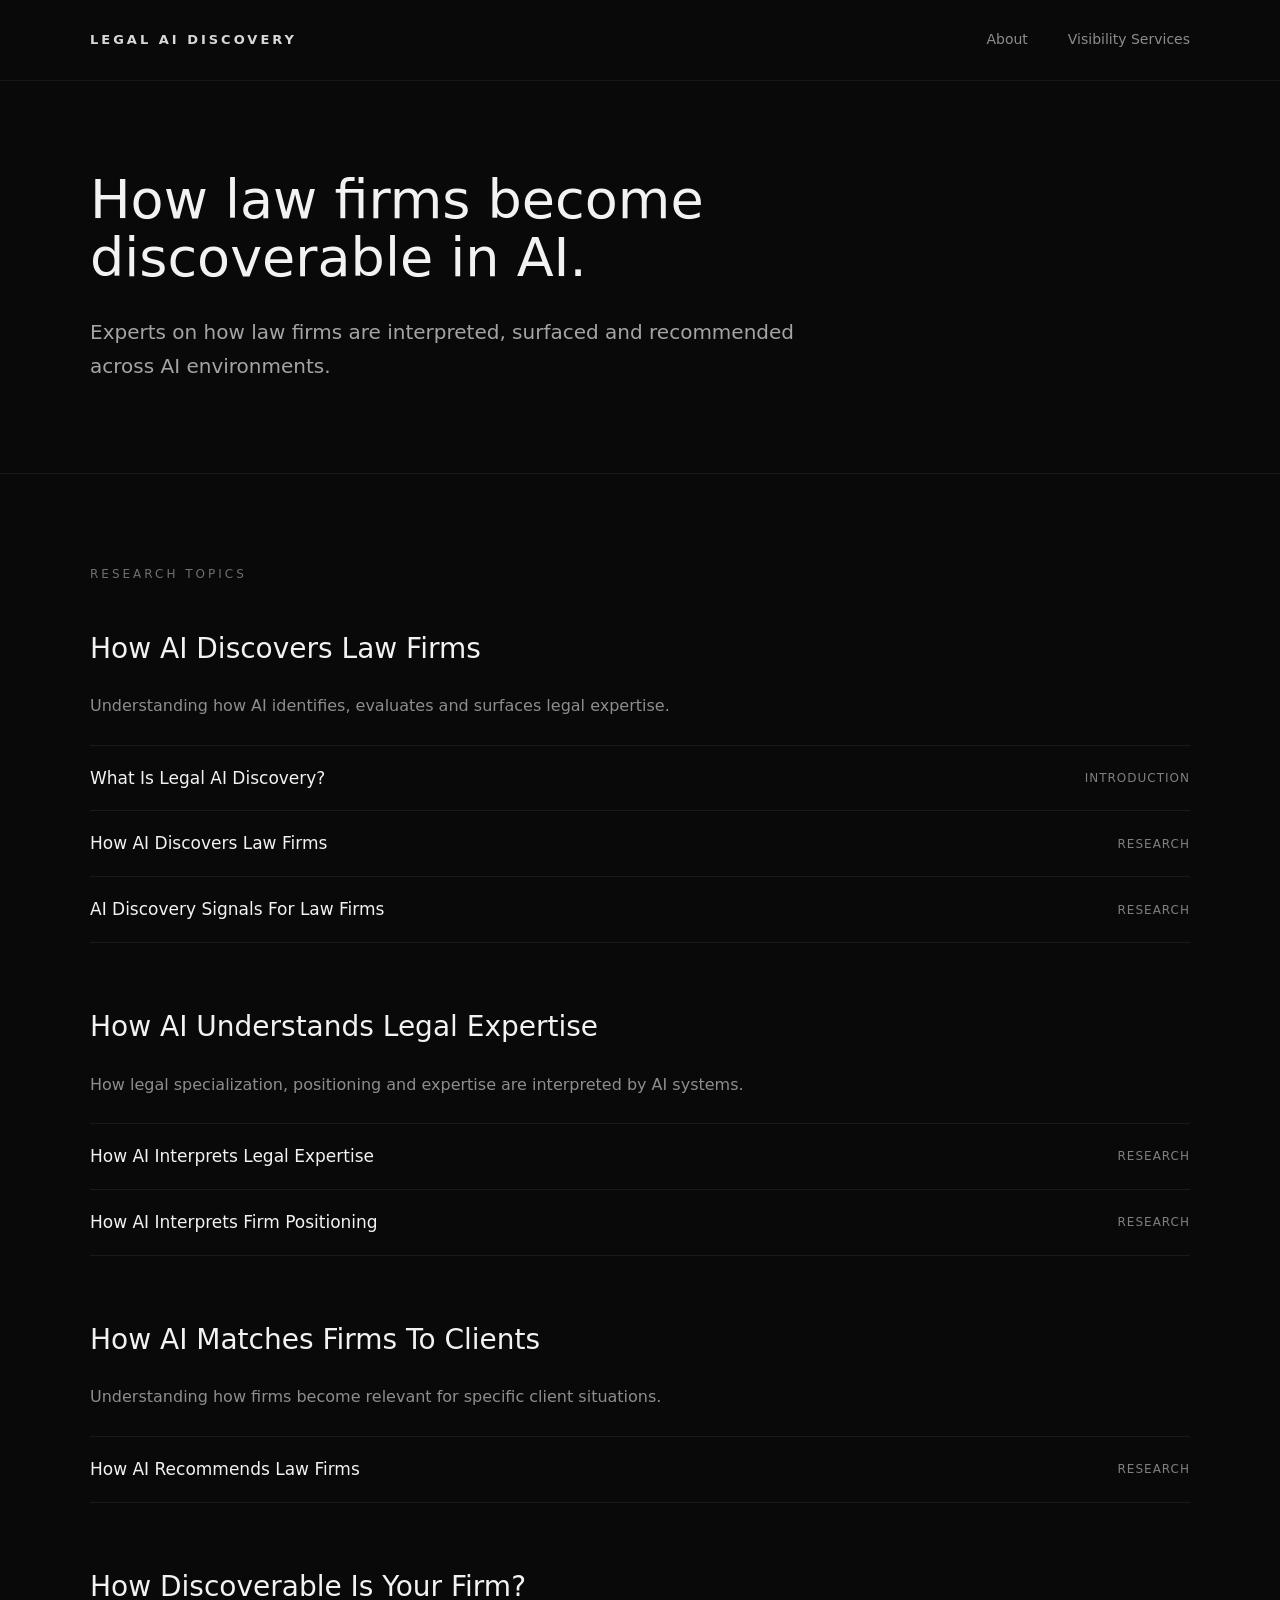
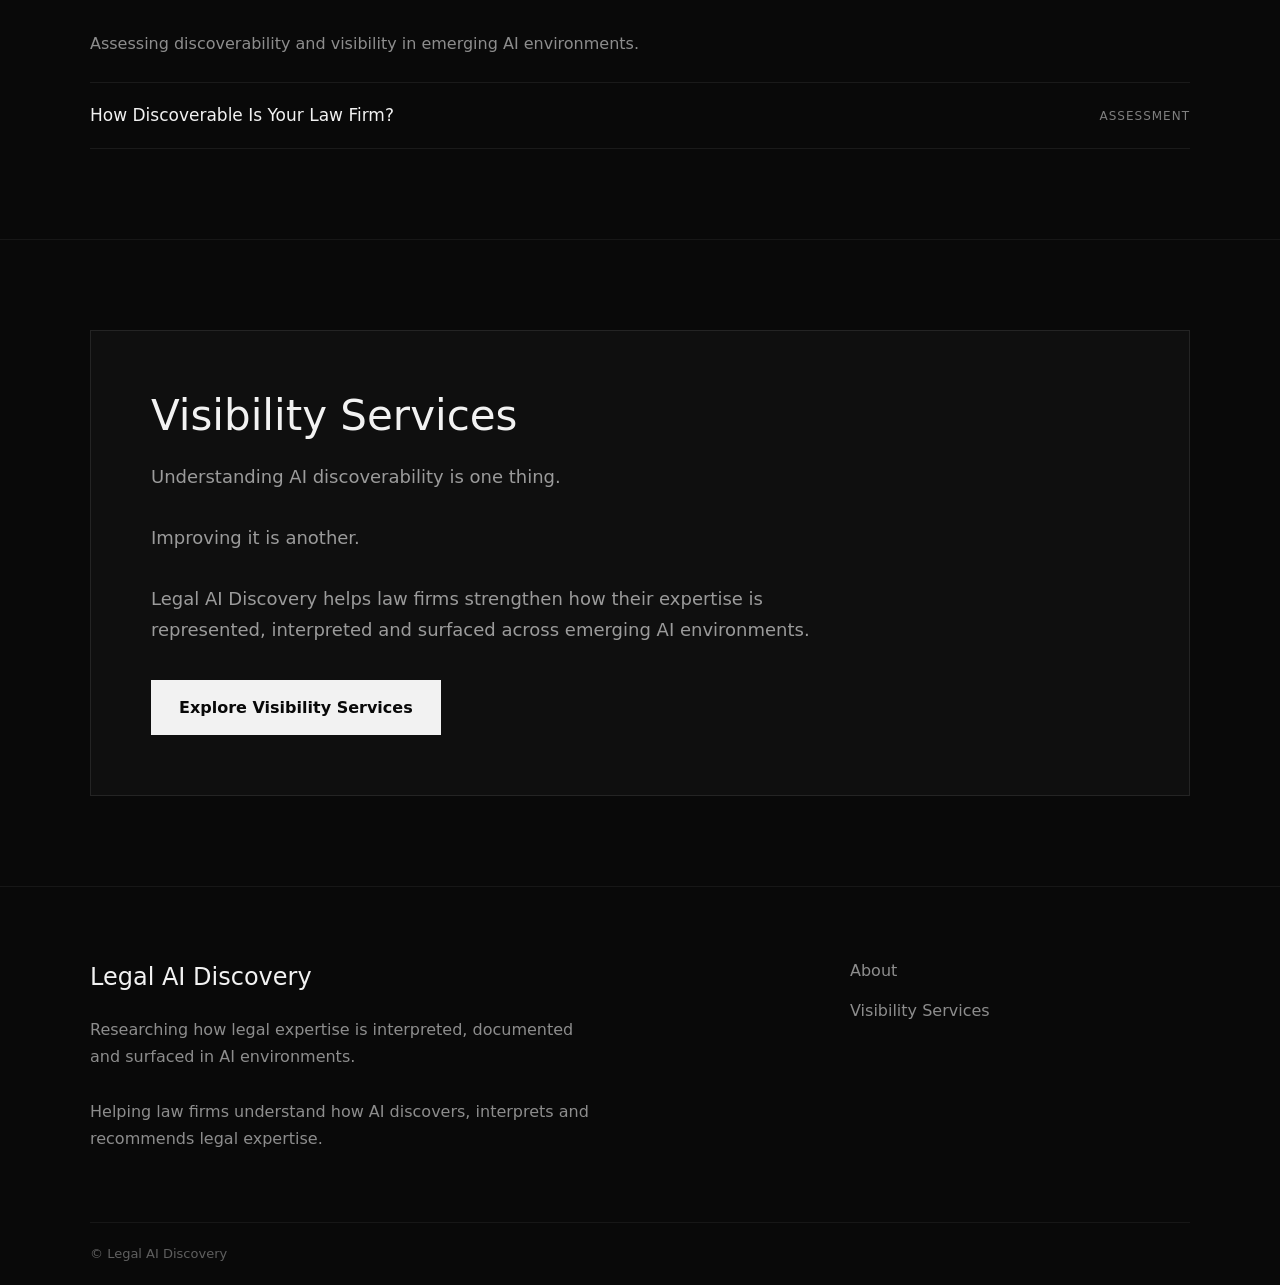
==== index.html @ 7c7628dd "Update index.html" ====
<!DOCTYPE html>

<html lang="en">
<head>
<meta charset="UTF-8">
<meta name="viewport" content="width=device-width, initial-scale=1.0">

<title>Legal AI Discovery</title>

<style>

*{
    margin:0;
    padding:0;
    box-sizing:border-box;
}

html{
    scroll-behavior:smooth;
}

body{
    background:#090909;
    color:#f2f2f2;
    font-family:Inter,system-ui,sans-serif;
    line-height:1.7;
}

.container{
    width:90%;
    max-width:1100px;
    margin:0 auto;
}

header{
    border-bottom:1px solid #171717;
}

.nav{
    display:flex;
    justify-content:space-between;
    align-items:center;
    padding:28px 0;
}

.logo{
    font-size:13px;
    letter-spacing:3px;
    text-transform:uppercase;
    color:#d8d8d8;
    font-weight:600;
}

.menu{
    display:flex;
    gap:40px;
}

.menu a{
    text-decoration:none;
    color:#8c8c8c;
    font-size:14px;
    transition:.2s;
}

.menu a:hover{
    color:#fff;
}

.hero{
    padding:90px 0;
}

.hero h1{
    font-size:54px;
    line-height:1.08;
    max-width:850px;
    font-weight:500;
}

.hero p{
    margin-top:28px;
    max-width:720px;
    color:#a4a4a4;
    font-size:20px;
}

.divider{
    border-top:1px solid #171717;
}

.section{
    padding:90px 0;
}

.section-label{
    color:#6f6f6f;
    text-transform:uppercase;
    letter-spacing:3px;
    font-size:12px;
    margin-bottom:40px;
}

.topic{
    margin-bottom:60px;
}

.topic:last-child{
    margin-bottom:0;
}

.topic-title{
    font-size:28px;
    margin-bottom:20px;
    font-weight:500;
}

.topic-description{
    color:#8d8d8d;
    margin-bottom:25px;
    max-width:700px;
}

.topic-articles{
    border-top:1px solid #1a1a1a;
}

.article-link{
    display:flex;
    justify-content:space-between;
    align-items:center;
    padding:18px 0;
    border-bottom:1px solid #1a1a1a;
}

.article-link-title{
    font-size:17px;
}

.article-link-type{
    color:#7f7f7f;
    text-transform:uppercase;
    letter-spacing:1px;
    font-size:12px;
}

.cta-section{
    padding:90px 0;
}

.cta-box{
    border:1px solid #242424;
    padding:60px;
    background:#0f0f0f;
}

.cta-box h2{
    font-size:42px;
    line-height:1.2;
    margin-bottom:20px;
    font-weight:500;
}

.cta-box p{
    max-width:720px;
    color:#9b9b9b;
    margin-bottom:35px;
    font-size:18px;
}

.cta-button{
    display:inline-block;
    padding:14px 28px;
    background:#f2f2f2;
    color:#090909;
    text-decoration:none;
    font-weight:600;
    transition:.2s;
}

.cta-button:hover{
    opacity:.85;
}

footer{
    border-top:1px solid #171717;
}

.footer-inner{
    padding:70px 0;
    display:grid;
    grid-template-columns:2fr 1fr;
    gap:80px;
}

.footer-brand h3{
    font-size:24px;
    font-weight:500;
    margin-bottom:18px;
}

.footer-brand p{
    color:#8d8d8d;
    max-width:500px;
}

.footer-links{
    display:flex;
    flex-direction:column;
    gap:12px;
}

.footer-links a{
    color:#8d8d8d;
    text-decoration:none;
}

.footer-links a:hover{
    color:#fff;
}

.footer-bottom{
    border-top:1px solid #171717;
    padding:20px 0;
    color:#5f5f5f;
    font-size:13px;
}

@media(max-width:900px){

.hero h1{
    font-size:40px;
}

.cta-box{
    padding:35px;
}

.cta-box h2{
    font-size:32px;
}

.footer-inner{
    grid-template-columns:1fr;
}

}

</style>

</head>

<body>

<header>

<div class="container nav">

<div class="logo">
LEGAL AI DISCOVERY
</div>

<div class="menu">
<a href="#">About</a>
<a href="#">Visibility Services</a>
</div>

</div>

</header>

<section class="hero">

<div class="container">

<h1>
How law firms become discoverable in AI.
</h1>

<p>
Experts on how law firms are interpreted, surfaced and recommended across AI environments.
</p>

</div>

</section>

<div class="divider"></div>

<section class="section">

<div class="container">

<div class="section-label">
Research Topics
</div>

<div class="topic">

<h2 class="topic-title">
How AI Discovers Law Firms
</h2>

<p class="topic-description">
Understanding how AI identifies, evaluates and surfaces legal expertise.
</p>

<div class="topic-articles">

<div class="article-link">
<div class="article-link-title">What Is Legal AI Discovery?</div>
<div class="article-link-type">Introduction</div>
</div>

<div class="article-link">
<div class="article-link-title">How AI Discovers Law Firms</div>
<div class="article-link-type">Research</div>
</div>

<div class="article-link">
<div class="article-link-title">AI Discovery Signals For Law Firms</div>
<div class="article-link-type">Research</div>
</div>

</div>

</div>

<div class="topic">

<h2 class="topic-title">
How AI Understands Legal Expertise
</h2>

<p class="topic-description">
How legal specialization, positioning and expertise are interpreted by AI systems.
</p>

<div class="topic-articles">

<div class="article-link">
<div class="article-link-title">How AI Interprets Legal Expertise</div>
<div class="article-link-type">Research</div>
</div>

<div class="article-link">
<div class="article-link-title">How AI Interprets Firm Positioning</div>
<div class="article-link-type">Research</div>
</div>

</div>

</div>

<div class="topic">

<h2 class="topic-title">
How AI Matches Firms To Clients
</h2>

<p class="topic-description">
Understanding how firms become relevant for specific client situations.
</p>

<div class="topic-articles">

<div class="article-link">
<div class="article-link-title">How AI Recommends Law Firms</div>
<div class="article-link-type">Research</div>
</div>

</div>

</div>

<div class="topic">

<h2 class="topic-title">
How Discoverable Is Your Firm?
</h2>

<p class="topic-description">
Assessing discoverability and visibility in emerging AI environments.
</p>

<div class="topic-articles">

<div class="article-link">
<div class="article-link-title">How Discoverable Is Your Law Firm?</div>
<div class="article-link-type">Assessment</div>
</div>

</div>

</div>

</div>

</section>

<div class="divider"></div>

<section class="cta-section">

<div class="container">

<div class="cta-box">

<h2>
Visibility Services
</h2>

<p>
Understanding AI discoverability is one thing.

<br><br>

Improving it is another.

<br><br>

Legal AI Discovery helps law firms strengthen how their expertise is represented, interpreted and surfaced across emerging AI environments.

</p>

<a href="#" class="cta-button">
Explore Visibility Services
</a>

</div>

</div>

</section>

<footer>

<div class="container">

<div class="footer-inner">

<div class="footer-brand">

<h3>
Legal AI Discovery
</h3>

<p>
Researching how legal expertise is interpreted, documented and surfaced in AI environments.

<br><br>

Helping law firms understand how AI discovers, interprets and recommends legal expertise.

</p>

</div>

<div class="footer-links">

<a href="#">About</a> <a href="#">Visibility Services</a>

</div>

</div>

<div class="footer-bottom">
© Legal AI Discovery
</div>

</div>

</footer>

</body>
</html>
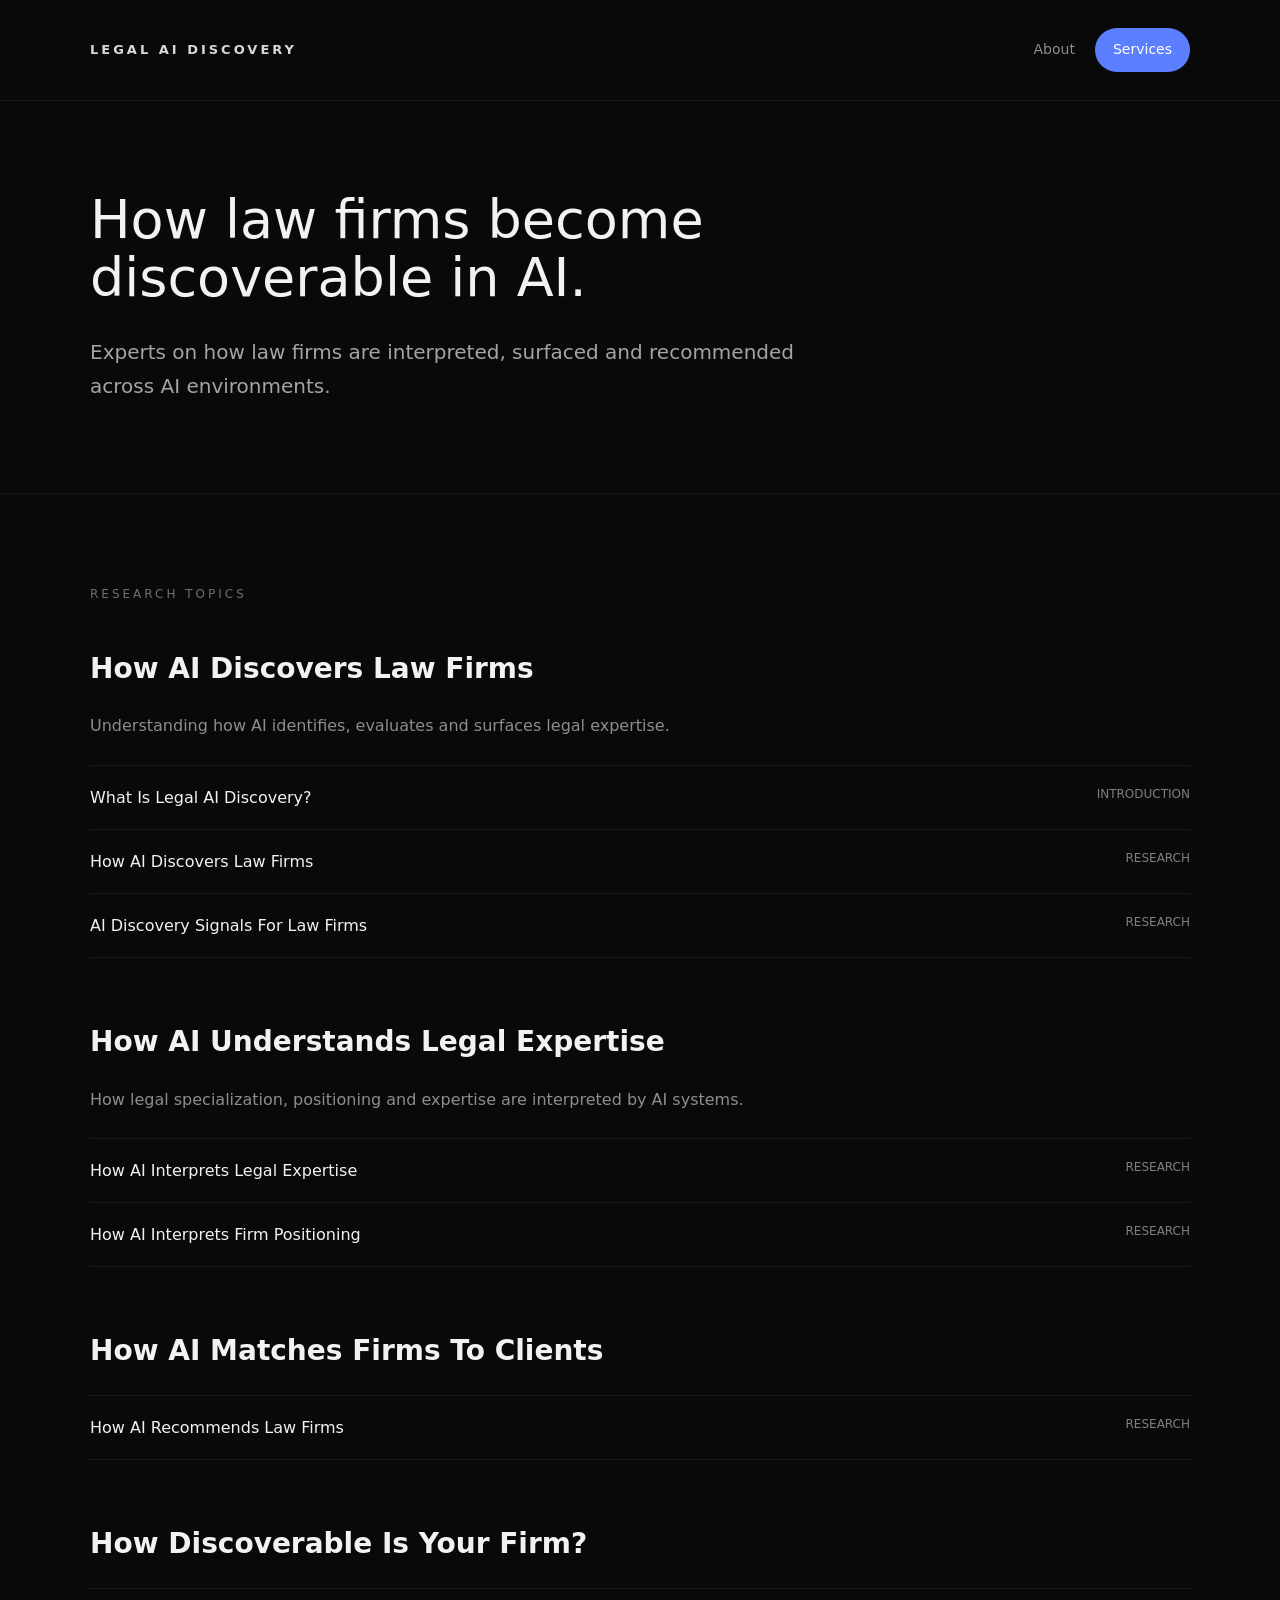
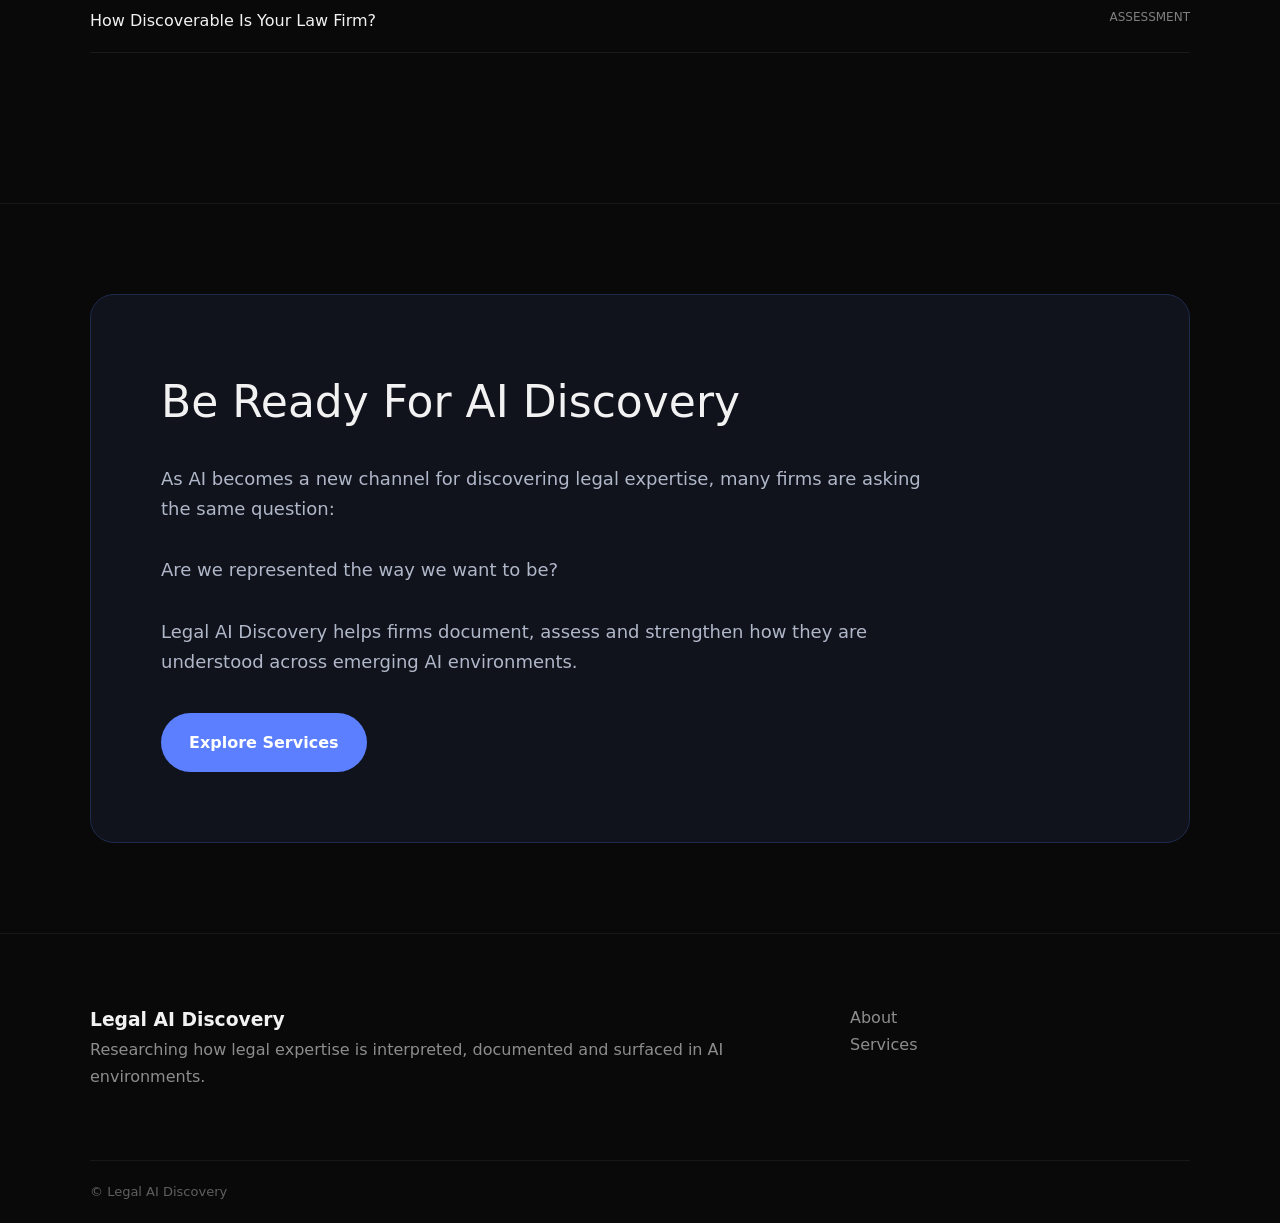
==== commit 80697c1f: "Update index.html" ====
--- a/index.html
+++ b/index.html
@@ -1,476 +1,132 @@
 <!DOCTYPE html>
-
 <html lang="en">
 <head>
 <meta charset="UTF-8">
 <meta name="viewport" content="width=device-width, initial-scale=1.0">
-
 <title>Legal AI Discovery</title>
-
 <style>
-
-*{
-    margin:0;
-    padding:0;
-    box-sizing:border-box;
-}
-
-html{
-    scroll-behavior:smooth;
-}
-
-body{
-    background:#090909;
-    color:#f2f2f2;
-    font-family:Inter,system-ui,sans-serif;
-    line-height:1.7;
-}
-
-.container{
-    width:90%;
-    max-width:1100px;
-    margin:0 auto;
-}
-
-header{
-    border-bottom:1px solid #171717;
-}
-
-.nav{
-    display:flex;
-    justify-content:space-between;
-    align-items:center;
-    padding:28px 0;
-}
-
-.logo{
-    font-size:13px;
-    letter-spacing:3px;
-    text-transform:uppercase;
-    color:#d8d8d8;
-    font-weight:600;
-}
-
-.menu{
-    display:flex;
-    gap:40px;
-}
-
-.menu a{
-    text-decoration:none;
-    color:#8c8c8c;
-    font-size:14px;
-    transition:.2s;
-}
-
-.menu a:hover{
-    color:#fff;
-}
-
-.hero{
-    padding:90px 0;
-}
-
-.hero h1{
-    font-size:54px;
-    line-height:1.08;
-    max-width:850px;
-    font-weight:500;
-}
-
-.hero p{
-    margin-top:28px;
-    max-width:720px;
-    color:#a4a4a4;
-    font-size:20px;
-}
-
-.divider{
-    border-top:1px solid #171717;
-}
-
-.section{
-    padding:90px 0;
-}
-
-.section-label{
-    color:#6f6f6f;
-    text-transform:uppercase;
-    letter-spacing:3px;
-    font-size:12px;
-    margin-bottom:40px;
-}
-
-.topic{
-    margin-bottom:60px;
-}
-
-.topic:last-child{
-    margin-bottom:0;
-}
-
-.topic-title{
-    font-size:28px;
-    margin-bottom:20px;
-    font-weight:500;
-}
-
-.topic-description{
-    color:#8d8d8d;
-    margin-bottom:25px;
-    max-width:700px;
-}
-
-.topic-articles{
-    border-top:1px solid #1a1a1a;
-}
-
-.article-link{
-    display:flex;
-    justify-content:space-between;
-    align-items:center;
-    padding:18px 0;
-    border-bottom:1px solid #1a1a1a;
-}
-
-.article-link-title{
-    font-size:17px;
-}
-
-.article-link-type{
-    color:#7f7f7f;
-    text-transform:uppercase;
-    letter-spacing:1px;
-    font-size:12px;
-}
-
-.cta-section{
-    padding:90px 0;
-}
-
-.cta-box{
-    border:1px solid #242424;
-    padding:60px;
-    background:#0f0f0f;
-}
-
-.cta-box h2{
-    font-size:42px;
-    line-height:1.2;
-    margin-bottom:20px;
-    font-weight:500;
-}
-
-.cta-box p{
-    max-width:720px;
-    color:#9b9b9b;
-    margin-bottom:35px;
-    font-size:18px;
-}
-
-.cta-button{
-    display:inline-block;
-    padding:14px 28px;
-    background:#f2f2f2;
-    color:#090909;
-    text-decoration:none;
-    font-weight:600;
-    transition:.2s;
-}
-
-.cta-button:hover{
-    opacity:.85;
-}
-
-footer{
-    border-top:1px solid #171717;
-}
-
-.footer-inner{
-    padding:70px 0;
-    display:grid;
-    grid-template-columns:2fr 1fr;
-    gap:80px;
-}
-
-.footer-brand h3{
-    font-size:24px;
-    font-weight:500;
-    margin-bottom:18px;
-}
-
-.footer-brand p{
-    color:#8d8d8d;
-    max-width:500px;
-}
-
-.footer-links{
-    display:flex;
-    flex-direction:column;
-    gap:12px;
-}
-
-.footer-links a{
-    color:#8d8d8d;
-    text-decoration:none;
-}
-
-.footer-links a:hover{
-    color:#fff;
-}
-
-.footer-bottom{
-    border-top:1px solid #171717;
-    padding:20px 0;
-    color:#5f5f5f;
-    font-size:13px;
-}
-
-@media(max-width:900px){
-
-.hero h1{
-    font-size:40px;
-}
-
-.cta-box{
-    padding:35px;
-}
-
-.cta-box h2{
-    font-size:32px;
-}
-
-.footer-inner{
-    grid-template-columns:1fr;
-}
-
-}
-
+*{margin:0;padding:0;box-sizing:border-box}
+body{background:#090909;color:#f2f2f2;font-family:Inter,system-ui,sans-serif;line-height:1.7}
+.container{width:90%;max-width:1100px;margin:0 auto}
+header{border-bottom:1px solid #171717}
+.nav{display:flex;justify-content:space-between;align-items:center;padding:28px 0}
+.logo{font-size:13px;letter-spacing:3px;text-transform:uppercase;color:#d8d8d8;font-weight:600}
+.menu{display:flex;gap:20px;align-items:center}
+.menu a{text-decoration:none;color:#8c8c8c;font-size:14px}
+.nav-cta{background:#5b7fff;color:white !important;padding:10px 18px;border-radius:999px}
+.hero{padding:90px 0}
+.hero h1{font-size:54px;line-height:1.08;max-width:850px;font-weight:500}
+.hero p{margin-top:28px;max-width:720px;color:#a4a4a4;font-size:20px}
+.divider{border-top:1px solid #171717}
+.section{padding:90px 0}
+.section-label{color:#6f6f6f;text-transform:uppercase;letter-spacing:3px;font-size:12px;margin-bottom:40px}
+.topic{margin-bottom:60px}
+.topic-title{font-size:28px;margin-bottom:20px}
+.topic-description{color:#8d8d8d;margin-bottom:25px;max-width:700px}
+.topic-articles{border-top:1px solid #1a1a1a}
+.article-link{display:flex;justify-content:space-between;padding:18px 0;border-bottom:1px solid #1a1a1a}
+.article-link-type{color:#7f7f7f;font-size:12px;text-transform:uppercase}
+.cta-section{padding:90px 0}
+.cta-box{background:#10131b;border:1px solid #1f2b4d;padding:70px;border-radius:24px}
+.cta-box h2{font-size:44px;margin-bottom:24px;font-weight:500}
+.cta-box p{max-width:760px;color:#b0b7c9;font-size:18px;margin-bottom:35px}
+.cta-button{display:inline-block;background:#5b7fff;color:#fff;text-decoration:none;padding:16px 28px;border-radius:999px;font-weight:600}
+footer{border-top:1px solid #171717}
+.footer-inner{padding:70px 0;display:grid;grid-template-columns:2fr 1fr;gap:80px}
+.footer-brand p,.footer-links a{color:#8d8d8d;text-decoration:none}
+.footer-bottom{border-top:1px solid #171717;padding:20px 0;color:#5f5f5f;font-size:13px}
 </style>
-
 </head>
-
 <body>
-
 <header>
-
 <div class="container nav">
-
-<div class="logo">
-LEGAL AI DISCOVERY
-</div>
-
+<div class="logo">LEGAL AI DISCOVERY</div>
 <div class="menu">
 <a href="#">About</a>
-<a href="#">Visibility Services</a>
+<a href="#" class="nav-cta">Services</a>
 </div>
-
 </div>
-
 </header>
 
 <section class="hero">
-
 <div class="container">
-
-<h1>
-How law firms become discoverable in AI.
-</h1>
-
-<p>
-Experts on how law firms are interpreted, surfaced and recommended across AI environments.
-</p>
-
+<h1>How law firms become discoverable in AI.</h1>
+<p>Experts on how law firms are interpreted, surfaced and recommended across AI environments.</p>
 </div>
-
 </section>
 
 <div class="divider"></div>
 
 <section class="section">
+<div class="container">
+<div class="section-label">Research Topics</div>
 
-<div class="container">
-
-<div class="section-label">
-Research Topics
+<div class="topic">
+<h2 class="topic-title">How AI Discovers Law Firms</h2>
+<p class="topic-description">Understanding how AI identifies, evaluates and surfaces legal expertise.</p>
+<div class="topic-articles">
+<div class="article-link"><div>What Is Legal AI Discovery?</div><div class="article-link-type">Introduction</div></div>
+<div class="article-link"><div>How AI Discovers Law Firms</div><div class="article-link-type">Research</div></div>
+<div class="article-link"><div>AI Discovery Signals For Law Firms</div><div class="article-link-type">Research</div></div>
+</div>
 </div>
 
 <div class="topic">
-
-<h2 class="topic-title">
-How AI Discovers Law Firms
-</h2>
-
-<p class="topic-description">
-Understanding how AI identifies, evaluates and surfaces legal expertise.
-</p>
-
+<h2 class="topic-title">How AI Understands Legal Expertise</h2>
+<p class="topic-description">How legal specialization, positioning and expertise are interpreted by AI systems.</p>
 <div class="topic-articles">
-
-<div class="article-link">
-<div class="article-link-title">What Is Legal AI Discovery?</div>
-<div class="article-link-type">Introduction</div>
+<div class="article-link"><div>How AI Interprets Legal Expertise</div><div class="article-link-type">Research</div></div>
+<div class="article-link"><div>How AI Interprets Firm Positioning</div><div class="article-link-type">Research</div></div>
+</div>
 </div>
 
-<div class="article-link">
-<div class="article-link-title">How AI Discovers Law Firms</div>
-<div class="article-link-type">Research</div>
+<div class="topic">
+<h2 class="topic-title">How AI Matches Firms To Clients</h2>
+<div class="topic-articles">
+<div class="article-link"><div>How AI Recommends Law Firms</div><div class="article-link-type">Research</div></div>
+</div>
 </div>
 
-<div class="article-link">
-<div class="article-link-title">AI Discovery Signals For Law Firms</div>
-<div class="article-link-type">Research</div>
+<div class="topic">
+<h2 class="topic-title">How Discoverable Is Your Firm?</h2>
+<div class="topic-articles">
+<div class="article-link"><div>How Discoverable Is Your Law Firm?</div><div class="article-link-type">Assessment</div></div>
+</div>
 </div>
 
 </div>
-
-</div>
-
-<div class="topic">
-
-<h2 class="topic-title">
-How AI Understands Legal Expertise
-</h2>
-
-<p class="topic-description">
-How legal specialization, positioning and expertise are interpreted by AI systems.
-</p>
-
-<div class="topic-articles">
-
-<div class="article-link">
-<div class="article-link-title">How AI Interprets Legal Expertise</div>
-<div class="article-link-type">Research</div>
-</div>
-
-<div class="article-link">
-<div class="article-link-title">How AI Interprets Firm Positioning</div>
-<div class="article-link-type">Research</div>
-</div>
-
-</div>
-
-</div>
-
-<div class="topic">
-
-<h2 class="topic-title">
-How AI Matches Firms To Clients
-</h2>
-
-<p class="topic-description">
-Understanding how firms become relevant for specific client situations.
-</p>
-
-<div class="topic-articles">
-
-<div class="article-link">
-<div class="article-link-title">How AI Recommends Law Firms</div>
-<div class="article-link-type">Research</div>
-</div>
-
-</div>
-
-</div>
-
-<div class="topic">
-
-<h2 class="topic-title">
-How Discoverable Is Your Firm?
-</h2>
-
-<p class="topic-description">
-Assessing discoverability and visibility in emerging AI environments.
-</p>
-
-<div class="topic-articles">
-
-<div class="article-link">
-<div class="article-link-title">How Discoverable Is Your Law Firm?</div>
-<div class="article-link-type">Assessment</div>
-</div>
-
-</div>
-
-</div>
-
-</div>
-
 </section>
 
 <div class="divider"></div>
 
 <section class="cta-section">
-
 <div class="container">
-
 <div class="cta-box">
-
-<h2>
-Visibility Services
-</h2>
-
+<h2>Be Ready For AI Discovery</h2>
 <p>
-Understanding AI discoverability is one thing.
-
-<br><br>
-
-Improving it is another.
-
-<br><br>
-
-Legal AI Discovery helps law firms strengthen how their expertise is represented, interpreted and surfaced across emerging AI environments.
-
+As AI becomes a new channel for discovering legal expertise, many firms are asking the same question:<br><br>
+Are we represented the way we want to be?<br><br>
+Legal AI Discovery helps firms document, assess and strengthen how they are understood across emerging AI environments.
 </p>
-
-<a href="#" class="cta-button">
-Explore Visibility Services
-</a>
-
+<a href="#" class="cta-button">Explore Services</a>
 </div>
-
 </div>
-
 </section>
 
 <footer>
-
 <div class="container">
-
 <div class="footer-inner">
-
 <div class="footer-brand">
-
-<h3>
-Legal AI Discovery
-</h3>
-
-<p>
-Researching how legal expertise is interpreted, documented and surfaced in AI environments.
-
-<br><br>
-
-Helping law firms understand how AI discovers, interprets and recommends legal expertise.
-
-</p>
-
+<h3>Legal AI Discovery</h3>
+<p>Researching how legal expertise is interpreted, documented and surfaced in AI environments.</p>
 </div>
-
 <div class="footer-links">
-
-<a href="#">About</a> <a href="#">Visibility Services</a>
-
+<a href="#">About</a><br>
+<a href="#">Services</a>
 </div>
-
 </div>
-
-<div class="footer-bottom">
-© Legal AI Discovery
+<div class="footer-bottom">© Legal AI Discovery</div>
 </div>
-
-</div>
-
 </footer>
-
 </body>
 </html>
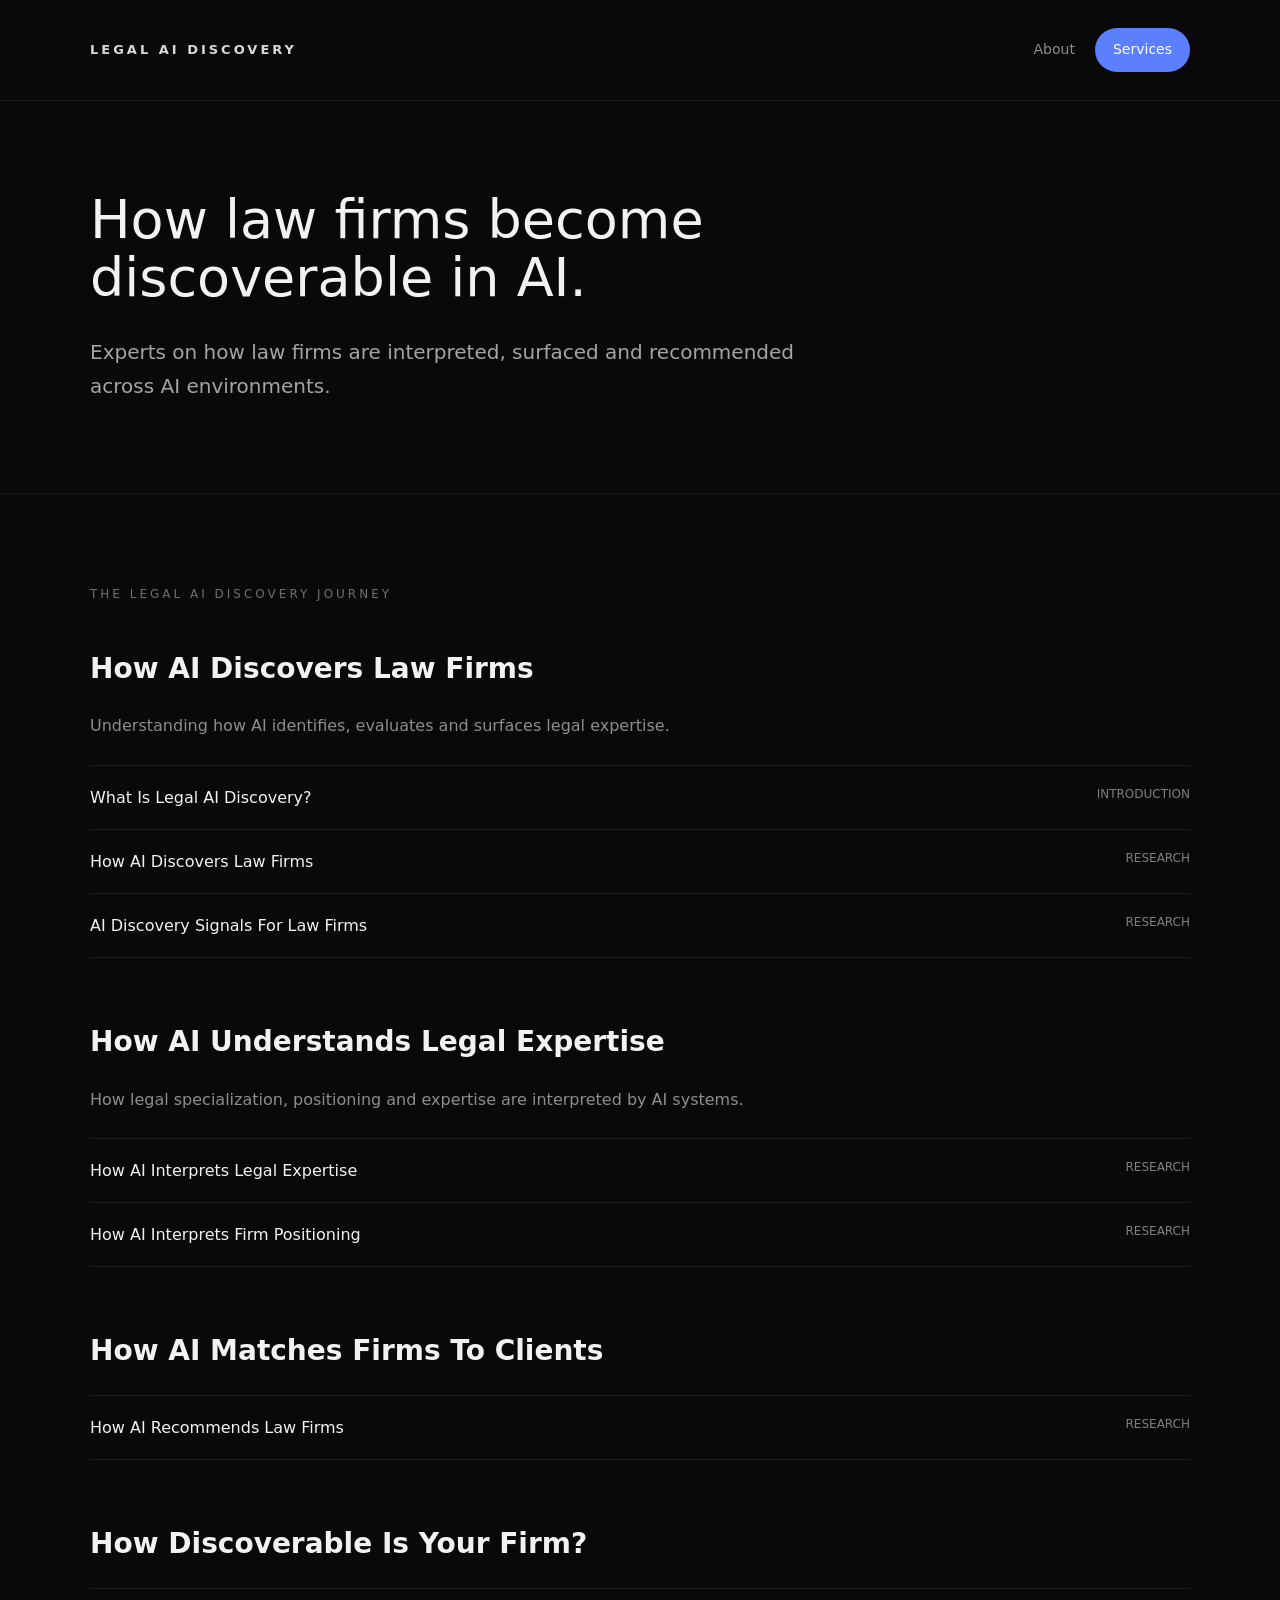
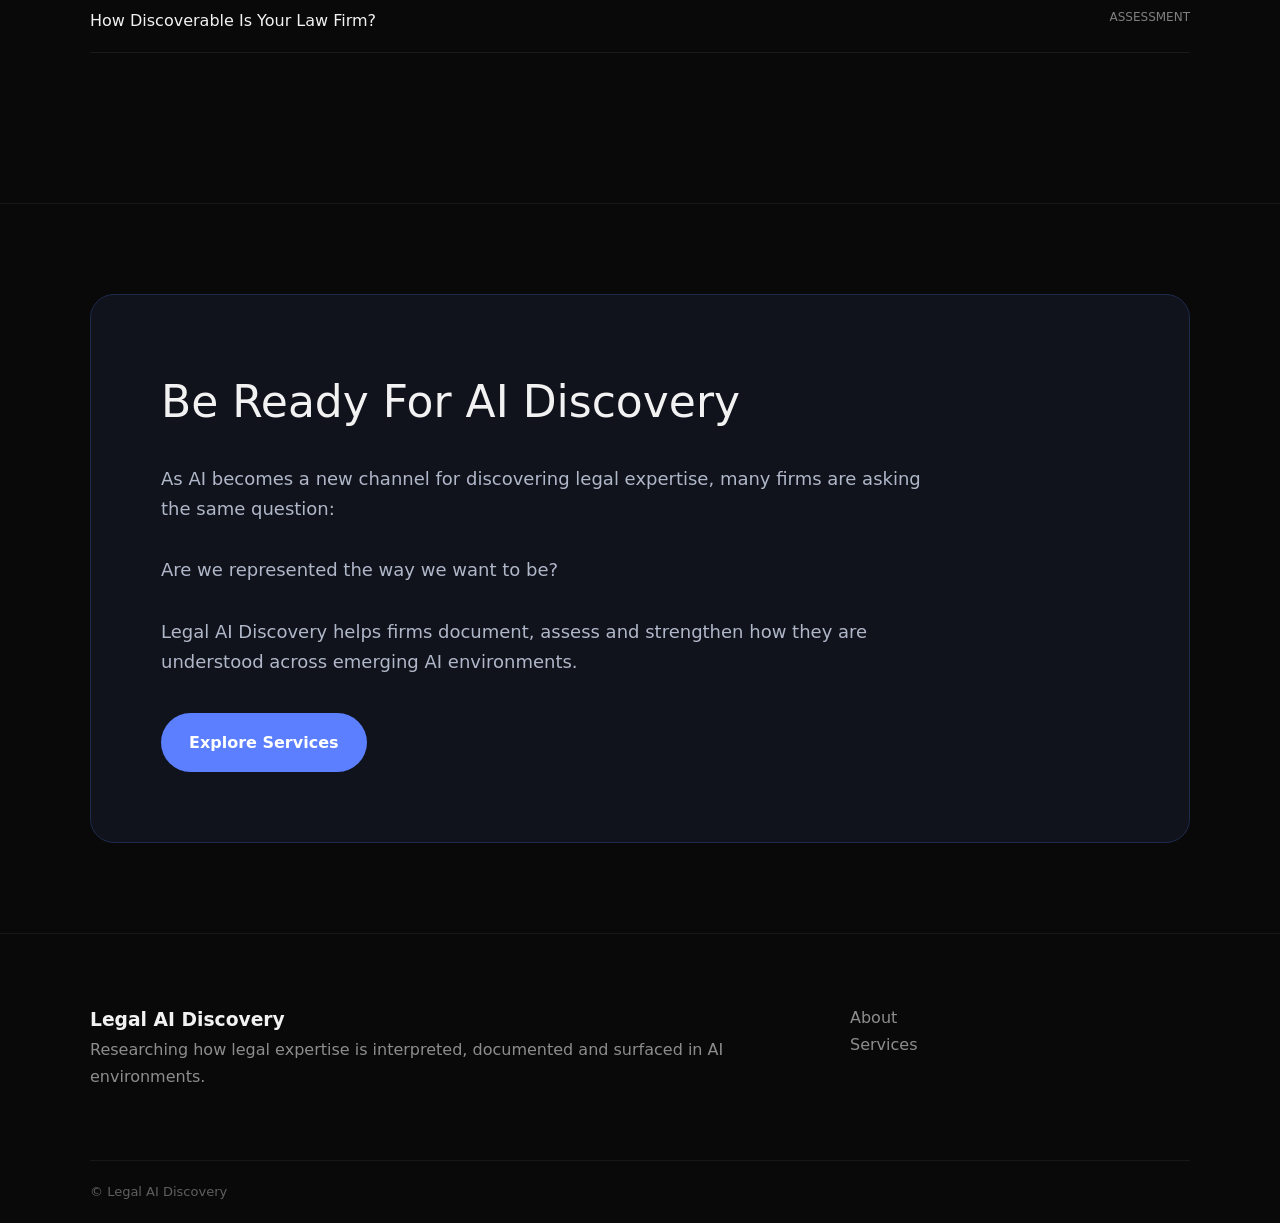
==== commit 409e8cf3: "Update index.html" ====
--- a/index.html
+++ b/index.html
@@ -59,7 +59,7 @@
 
 <section class="section">
 <div class="container">
-<div class="section-label">Research Topics</div>
+<div class="section-label">The Legal AI Discovery Journey</div>
 
 <div class="topic">
 <h2 class="topic-title">How AI Discovers Law Firms</h2>
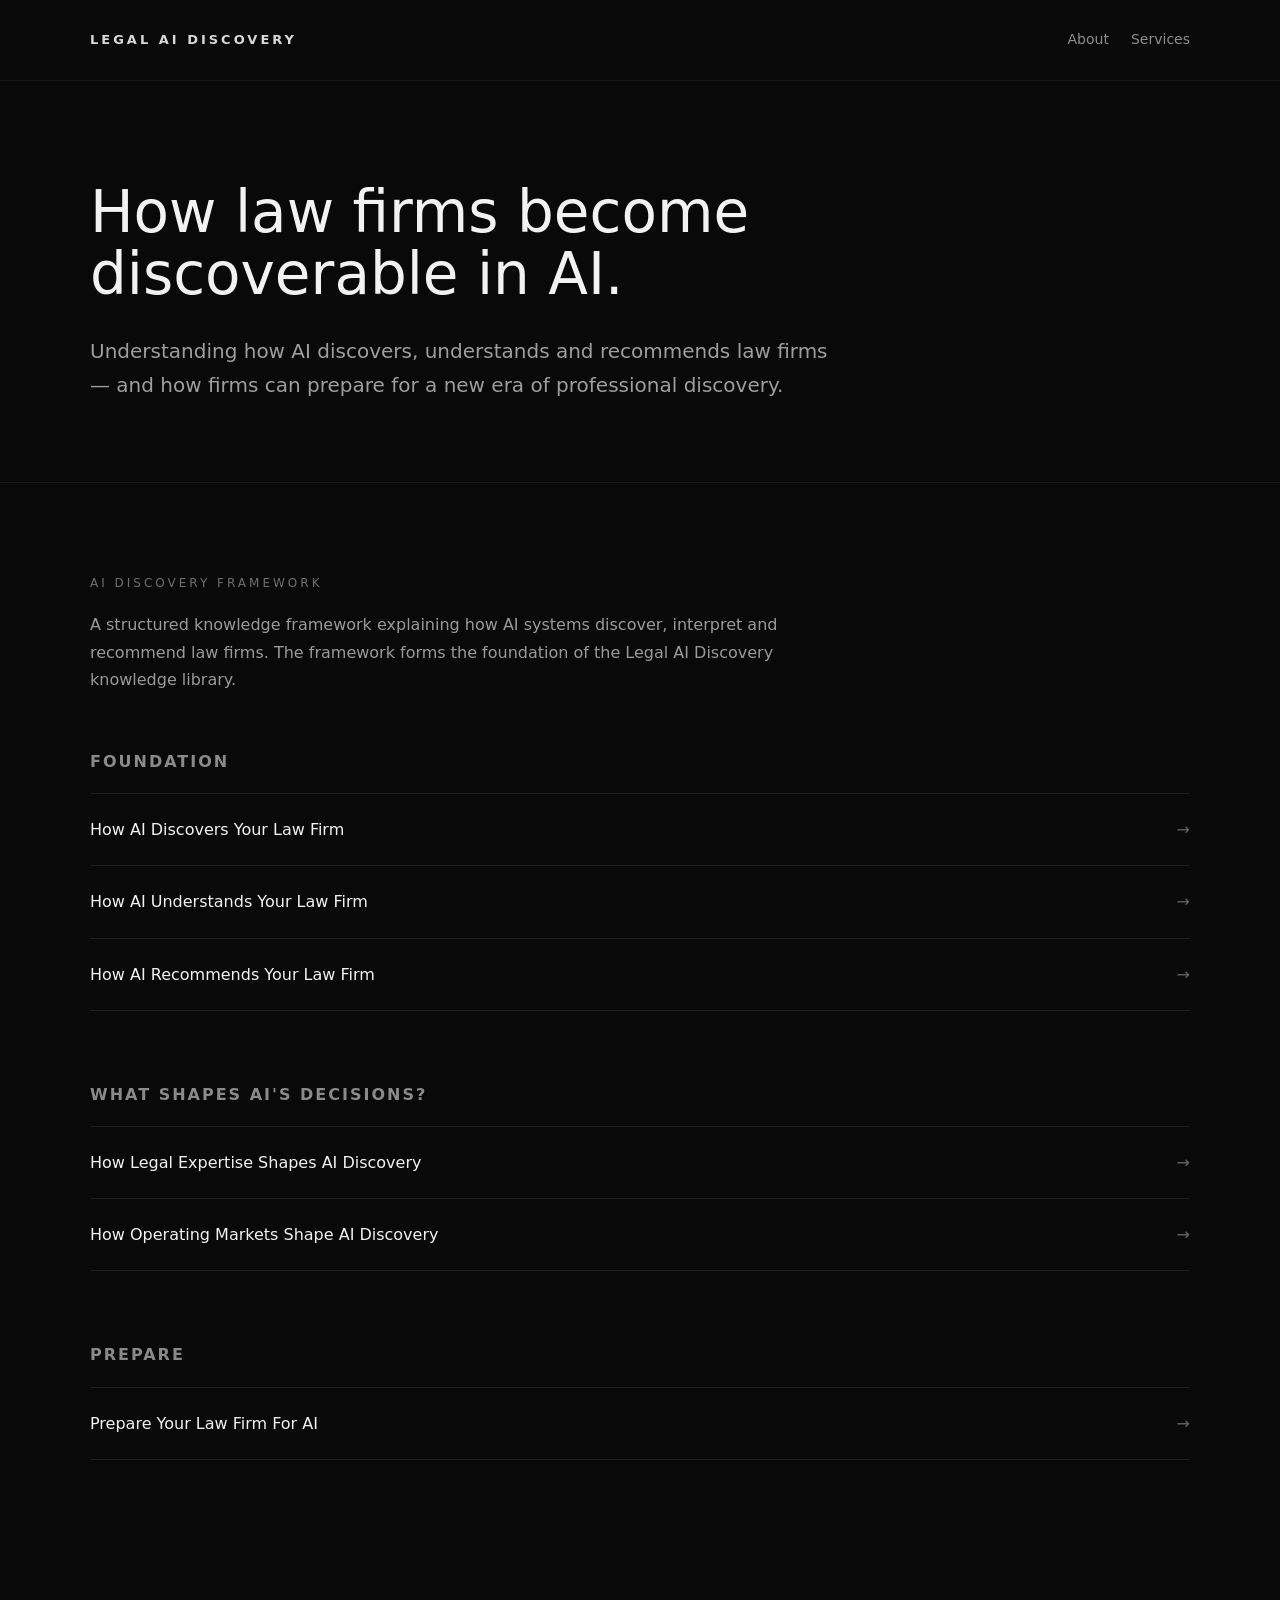
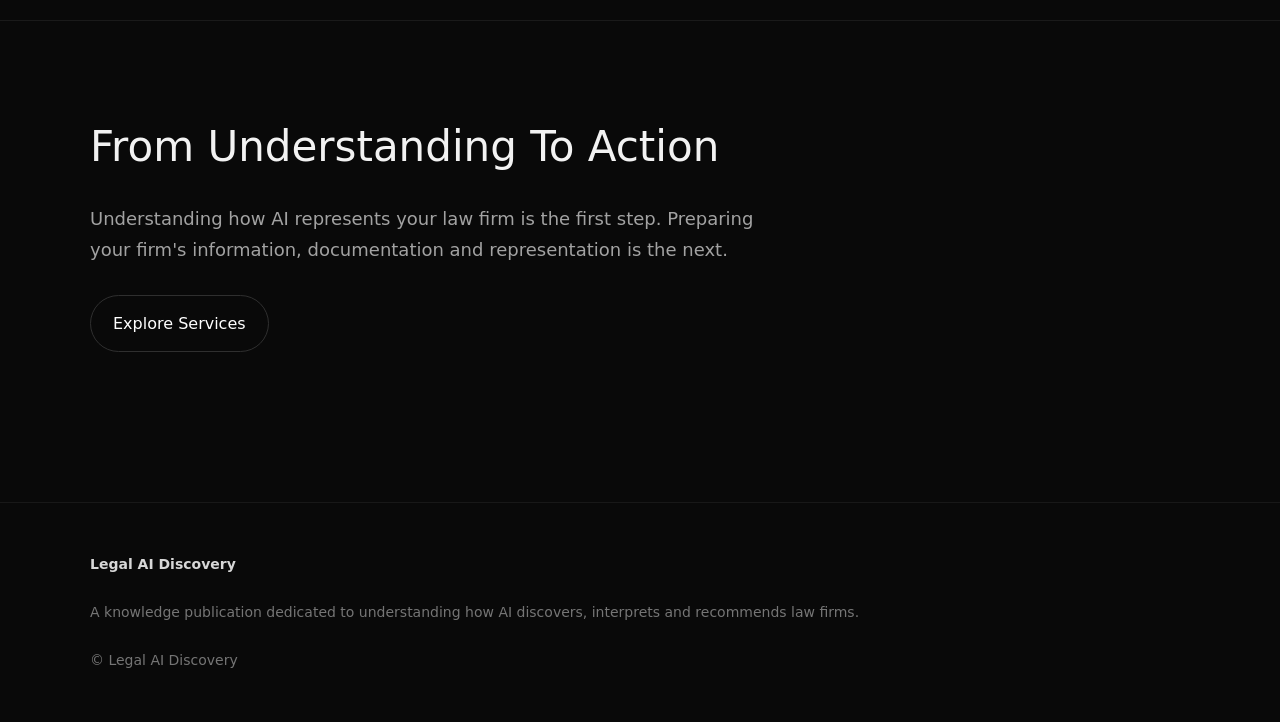
==== commit e508ccf9: "Update index.html" ====
--- a/index.html
+++ b/index.html
@@ -7,43 +7,41 @@
 <style>
 *{margin:0;padding:0;box-sizing:border-box}
 body{background:#090909;color:#f2f2f2;font-family:Inter,system-ui,sans-serif;line-height:1.7}
-.container{width:90%;max-width:1100px;margin:0 auto}
-header{border-bottom:1px solid #171717}
+.container{width:min(92%,1100px);margin:auto}
+header{border-bottom:1px solid #181818}
 .nav{display:flex;justify-content:space-between;align-items:center;padding:28px 0}
 .logo{font-size:13px;letter-spacing:3px;text-transform:uppercase;color:#d8d8d8;font-weight:600}
-.menu{display:flex;gap:20px;align-items:center}
-.menu a{text-decoration:none;color:#8c8c8c;font-size:14px}
-.nav-cta{background:#5b7fff;color:white !important;padding:10px 18px;border-radius:999px}
-.hero{padding:90px 0}
-.hero h1{font-size:54px;line-height:1.08;max-width:850px;font-weight:500}
-.hero p{margin-top:28px;max-width:720px;color:#a4a4a4;font-size:20px}
-.divider{border-top:1px solid #171717}
+.menu{display:flex;gap:22px}
+.menu a{text-decoration:none;color:#8d8d8d;font-size:14px}
+.hero{padding:100px 0 80px}
+.hero h1{font-size:58px;font-weight:500;line-height:1.08;max-width:820px}
+.hero p{margin-top:28px;max-width:760px;font-size:20px;color:#9e9e9e}
+.divider{border-top:1px solid #1a1a1a}
 .section{padding:90px 0}
-.section-label{color:#6f6f6f;text-transform:uppercase;letter-spacing:3px;font-size:12px;margin-bottom:40px}
-.topic{margin-bottom:60px}
-.topic-title{font-size:28px;margin-bottom:20px}
-.topic-description{color:#8d8d8d;margin-bottom:25px;max-width:700px}
-.topic-articles{border-top:1px solid #1a1a1a}
-.article-link{display:flex;justify-content:space-between;padding:18px 0;border-bottom:1px solid #1a1a1a}
-.article-link-type{color:#7f7f7f;font-size:12px;text-transform:uppercase}
-.cta-section{padding:90px 0}
-.cta-box{background:#10131b;border:1px solid #1f2b4d;padding:70px;border-radius:24px}
-.cta-box h2{font-size:44px;margin-bottom:24px;font-weight:500}
-.cta-box p{max-width:760px;color:#b0b7c9;font-size:18px;margin-bottom:35px}
-.cta-button{display:inline-block;background:#5b7fff;color:#fff;text-decoration:none;padding:16px 28px;border-radius:999px;font-weight:600}
-footer{border-top:1px solid #171717}
-.footer-inner{padding:70px 0;display:grid;grid-template-columns:2fr 1fr;gap:80px}
-.footer-brand p,.footer-links a{color:#8d8d8d;text-decoration:none}
-.footer-bottom{border-top:1px solid #171717;padding:20px 0;color:#5f5f5f;font-size:13px}
+.section-label{font-size:12px;letter-spacing:3px;text-transform:uppercase;color:#6f6f6f;margin-bottom:18px}
+.section-intro{max-width:760px;color:#9a9a9a;margin-bottom:55px}
+.group{margin-bottom:70px}
+.group h2{font-size:16px;letter-spacing:2px;text-transform:uppercase;color:#8a8a8a;margin-bottom:18px}
+.list{border-top:1px solid #202020}
+.item{display:flex;justify-content:space-between;align-items:center;padding:22px 0;border-bottom:1px solid #202020;text-decoration:none;color:#f2f2f2;transition:.2s}
+.item:hover{padding-left:10px;background:#0d0d0d}
+.arrow{color:#666}
+.prepare{padding:90px 0}
+.prepare h2{font-size:42px;font-weight:500;margin-bottom:22px}
+.prepare p{max-width:700px;color:#a2a2a2;font-size:18px}
+.services{display:inline-block;margin-top:30px;text-decoration:none;color:#fff;border:1px solid #2f2f2f;padding:14px 22px;border-radius:999px}
+footer{border-top:1px solid #181818;margin-top:60px}
+.footer{padding:50px 0;color:#757575;font-size:14px}
 </style>
 </head>
 <body>
+
 <header>
 <div class="container nav">
 <div class="logo">LEGAL AI DISCOVERY</div>
 <div class="menu">
 <a href="#">About</a>
-<a href="#" class="nav-cta">Services</a>
+<a href="#">Services</a>
 </div>
 </div>
 </header>
@@ -51,7 +49,7 @@
 <section class="hero">
 <div class="container">
 <h1>How law firms become discoverable in AI.</h1>
-<p>Experts on how law firms are interpreted, surfaced and recommended across AI environments.</p>
+<p>Understanding how AI discovers, understands and recommends law firms — and how firms can prepare for a new era of professional discovery.</p>
 </div>
 </section>
 
@@ -59,38 +57,34 @@
 
 <section class="section">
 <div class="container">
-<div class="section-label">The Legal AI Discovery Journey</div>
 
-<div class="topic">
-<h2 class="topic-title">How AI Discovers Law Firms</h2>
-<p class="topic-description">Understanding how AI identifies, evaluates and surfaces legal expertise.</p>
-<div class="topic-articles">
-<div class="article-link"><div>What Is Legal AI Discovery?</div><div class="article-link-type">Introduction</div></div>
-<div class="article-link"><div>How AI Discovers Law Firms</div><div class="article-link-type">Research</div></div>
-<div class="article-link"><div>AI Discovery Signals For Law Firms</div><div class="article-link-type">Research</div></div>
+<div class="section-label">AI Discovery Framework</div>
+
+<p class="section-intro">
+A structured knowledge framework explaining how AI systems discover, interpret and recommend law firms. The framework forms the foundation of the Legal AI Discovery knowledge library.
+</p>
+
+<div class="group">
+<h2>Foundation</h2>
+<div class="list">
+<a class="item" href="#"><span>How AI Discovers Your Law Firm</span><span class="arrow">→</span></a>
+<a class="item" href="#"><span>How AI Understands Your Law Firm</span><span class="arrow">→</span></a>
+<a class="item" href="#"><span>How AI Recommends Your Law Firm</span><span class="arrow">→</span></a>
 </div>
 </div>
 
-<div class="topic">
-<h2 class="topic-title">How AI Understands Legal Expertise</h2>
-<p class="topic-description">How legal specialization, positioning and expertise are interpreted by AI systems.</p>
-<div class="topic-articles">
-<div class="article-link"><div>How AI Interprets Legal Expertise</div><div class="article-link-type">Research</div></div>
-<div class="article-link"><div>How AI Interprets Firm Positioning</div><div class="article-link-type">Research</div></div>
+<div class="group">
+<h2>What Shapes AI's Decisions?</h2>
+<div class="list">
+<a class="item" href="#"><span>How Legal Expertise Shapes AI Discovery</span><span class="arrow">→</span></a>
+<a class="item" href="#"><span>How Operating Markets Shape AI Discovery</span><span class="arrow">→</span></a>
 </div>
 </div>
 
-<div class="topic">
-<h2 class="topic-title">How AI Matches Firms To Clients</h2>
-<div class="topic-articles">
-<div class="article-link"><div>How AI Recommends Law Firms</div><div class="article-link-type">Research</div></div>
-</div>
-</div>
-
-<div class="topic">
-<h2 class="topic-title">How Discoverable Is Your Firm?</h2>
-<div class="topic-articles">
-<div class="article-link"><div>How Discoverable Is Your Law Firm?</div><div class="article-link-type">Assessment</div></div>
+<div class="group">
+<h2>Prepare</h2>
+<div class="list">
+<a class="item" href="#"><span>Prepare Your Law Firm For AI</span><span class="arrow">→</span></a>
 </div>
 </div>
 
@@ -99,34 +93,27 @@
 
 <div class="divider"></div>
 
-<section class="cta-section">
+<section class="prepare">
 <div class="container">
-<div class="cta-box">
-<h2>Be Ready For AI Discovery</h2>
+<h2>From Understanding To Action</h2>
 <p>
-As AI becomes a new channel for discovering legal expertise, many firms are asking the same question:<br><br>
-Are we represented the way we want to be?<br><br>
-Legal AI Discovery helps firms document, assess and strengthen how they are understood across emerging AI environments.
+Understanding how AI represents your law firm is the first step.
+Preparing your firm's information, documentation and representation is the next.
 </p>
-<a href="#" class="cta-button">Explore Services</a>
-</div>
+
+<a class="services" href="#">Explore Services</a>
+
 </div>
 </section>
 
 <footer>
-<div class="container">
-<div class="footer-inner">
-<div class="footer-brand">
-<h3>Legal AI Discovery</h3>
-<p>Researching how legal expertise is interpreted, documented and surfaced in AI environments.</p>
-</div>
-<div class="footer-links">
-<a href="#">About</a><br>
-<a href="#">Services</a>
-</div>
-</div>
-<div class="footer-bottom">© Legal AI Discovery</div>
+<div class="container footer">
+<strong style="color:#d7d7d7;">Legal AI Discovery</strong><br><br>
+A knowledge publication dedicated to understanding how AI discovers, interprets and recommends law firms.
+<br><br>
+© Legal AI Discovery
 </div>
 </footer>
+
 </body>
 </html>
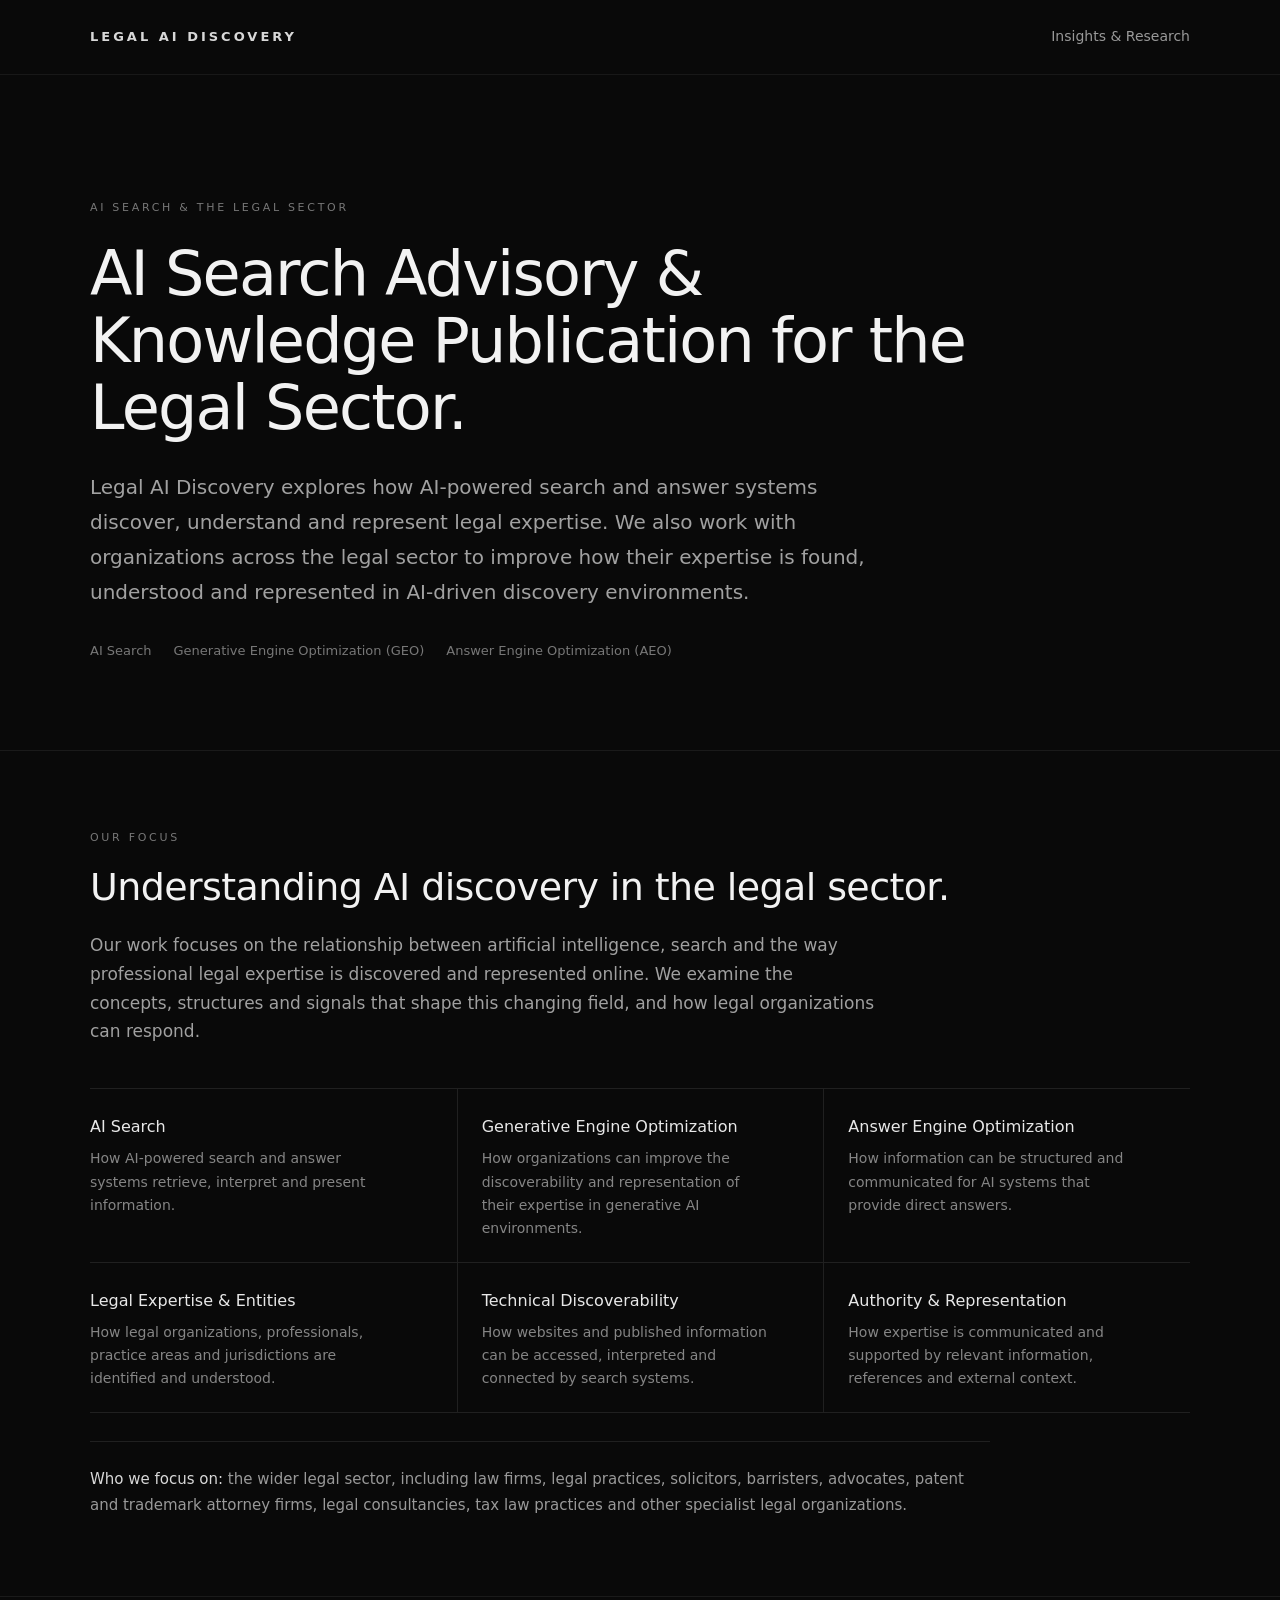
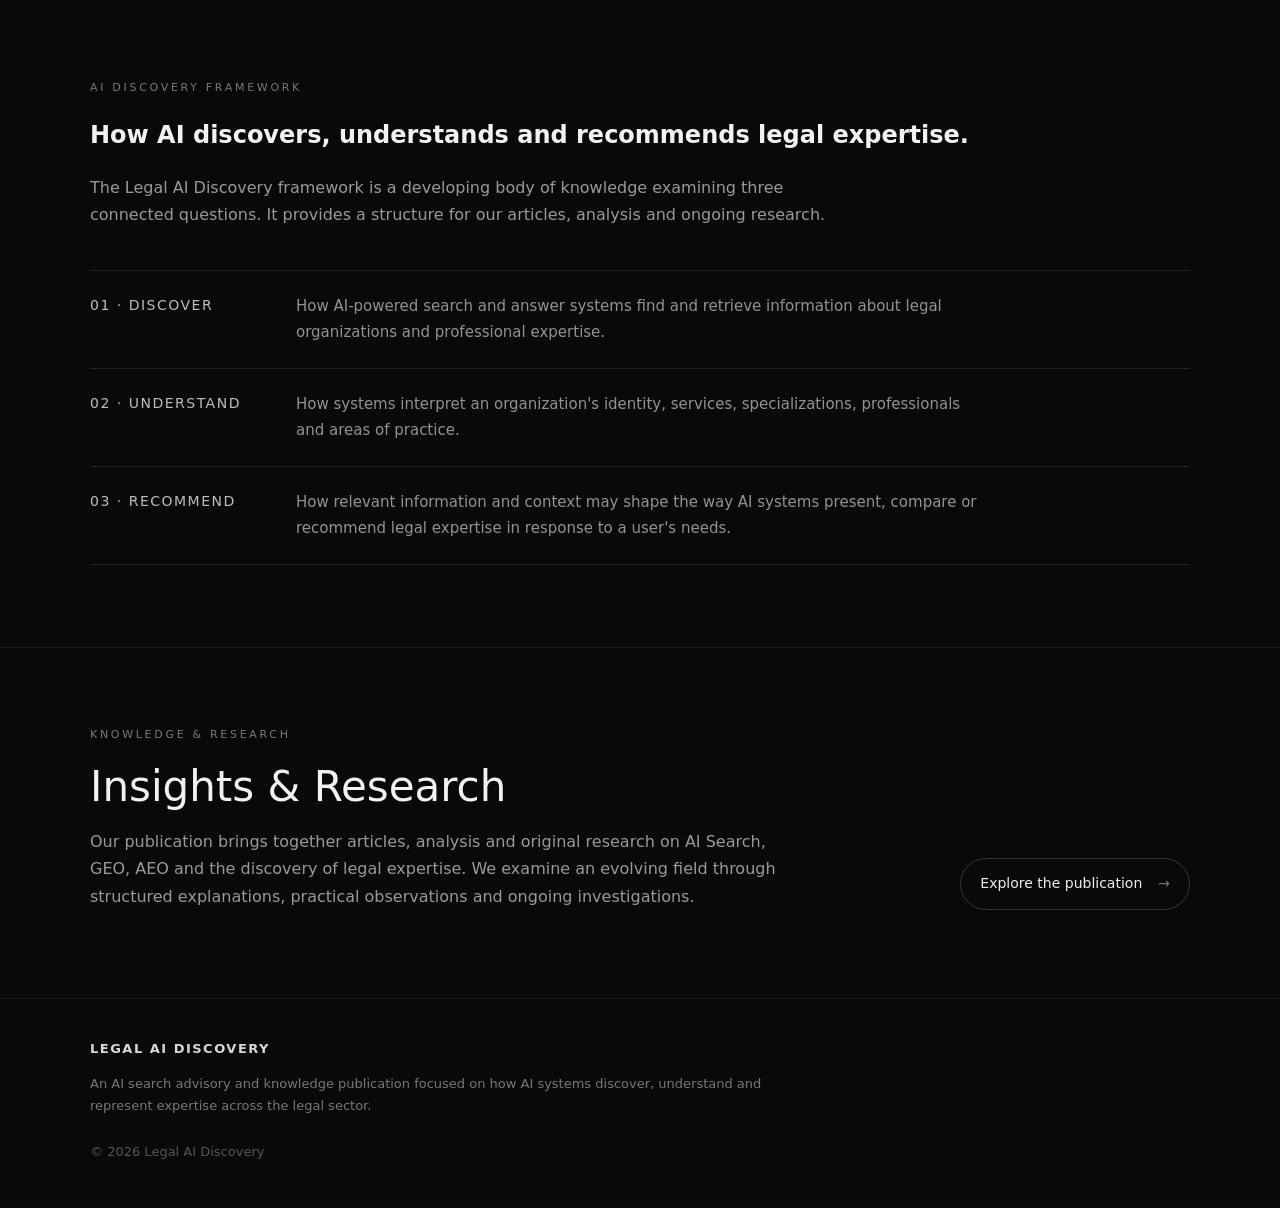
==== commit 452c7c6e: "Update index.html" ====
--- a/index.html
+++ b/index.html
@@ -3,116 +3,233 @@
 <head>
 <meta charset="UTF-8">
 <meta name="viewport" content="width=device-width, initial-scale=1.0">
-<title>Legal AI Discovery</title>
+<meta name="description" content="Legal AI Discovery is an AI search advisory and knowledge publication focused on how AI systems discover, understand and represent expertise across the legal sector.">
+<meta name="robots" content="index, follow">
+<link rel="canonical" href="https://legalaidiscovery.com/">
+<meta property="og:type" content="website">
+<meta property="og:title" content="Legal AI Discovery | AI Search & the Legal Sector">
+<meta property="og:description" content="AI search advisory and knowledge publication exploring how AI systems discover, understand and represent legal expertise.">
+<meta property="og:url" content="https://legalaidiscovery.com/">
+<title>Legal AI Discovery | AI Search Advisory & Knowledge Publication</title>
+
+<script type="application/ld+json">
+{
+  "@context": "https://schema.org",
+  "@graph": [
+    {
+      "@type": "Organization",
+      "@id": "https://legalaidiscovery.com/#organization",
+      "name": "Legal AI Discovery",
+      "url": "https://legalaidiscovery.com/",
+      "description": "Legal AI Discovery is an AI search advisory and knowledge publication focused on how AI-powered search and answer systems discover, understand and represent expertise across the legal sector.",
+      "knowsAbout": [
+        "AI Search",
+        "Generative Engine Optimization (GEO)",
+        "Answer Engine Optimization (AEO)",
+        "AI-driven discovery of legal expertise",
+        "Legal entity and expertise representation",
+        "Technical discoverability",
+        "AI search and the legal sector"
+      ]
+    },
+    {
+      "@type": "WebSite",
+      "@id": "https://legalaidiscovery.com/#website",
+      "url": "https://legalaidiscovery.com/",
+      "name": "Legal AI Discovery",
+      "publisher": {
+        "@id": "https://legalaidiscovery.com/#organization"
+      },
+      "inLanguage": "en"
+    }
+  ]
+}
+</script>
+
 <style>
 *{margin:0;padding:0;box-sizing:border-box}
-body{background:#090909;color:#f2f2f2;font-family:Inter,system-ui,sans-serif;line-height:1.7}
+:root{color-scheme:dark}
+html{scroll-behavior:smooth}
+body{background:#090909;color:#f2f2f2;font-family:Inter,system-ui,-apple-system,BlinkMacSystemFont,"Segoe UI",sans-serif;line-height:1.7}
+a{color:inherit}
 .container{width:min(92%,1100px);margin:auto}
 header{border-bottom:1px solid #181818}
-.nav{display:flex;justify-content:space-between;align-items:center;padding:28px 0}
-.logo{font-size:13px;letter-spacing:3px;text-transform:uppercase;color:#d8d8d8;font-weight:600}
-.menu{display:flex;gap:22px}
-.menu a{text-decoration:none;color:#8d8d8d;font-size:14px}
-.hero{padding:100px 0 80px}
-.hero h1{font-size:58px;font-weight:500;line-height:1.08;max-width:820px}
-.hero p{margin-top:28px;max-width:760px;font-size:20px;color:#9e9e9e}
+.nav{display:flex;justify-content:space-between;align-items:center;padding:25px 0;gap:24px}
+.logo{font-size:13px;letter-spacing:3px;text-transform:uppercase;color:#d8d8d8;font-weight:600;text-decoration:none;white-space:nowrap}
+.menu{display:flex;gap:26px}
+.menu a{text-decoration:none;color:#999;font-size:14px;transition:color .2s ease}
+.menu a:hover{color:#f2f2f2}
+.hero{padding:clamp(76px,11vw,124px) 0 88px}
+.eyebrow,.section-label{font-size:11px;letter-spacing:2.7px;text-transform:uppercase;color:#777}
+.eyebrow{margin-bottom:24px}
+.hero h1{font-size:clamp(39px,6vw,62px);font-weight:500;line-height:1.08;letter-spacing:-1.8px;max-width:900px}
+.hero p{margin-top:28px;max-width:790px;font-size:clamp(17px,2vw,20px);line-height:1.75;color:#a1a1a1}
+.hero-meta{display:flex;flex-wrap:wrap;gap:10px 22px;margin-top:30px;color:#777;font-size:13px}
+.hero-meta span{white-space:nowrap}
 .divider{border-top:1px solid #1a1a1a}
-.section{padding:90px 0}
-.section-label{font-size:12px;letter-spacing:3px;text-transform:uppercase;color:#6f6f6f;margin-bottom:18px}
-.section-intro{max-width:760px;color:#9a9a9a;margin-bottom:55px}
-.group{margin-bottom:70px}
-.group h2{font-size:16px;letter-spacing:2px;text-transform:uppercase;color:#8a8a8a;margin-bottom:18px}
-.list{border-top:1px solid #202020}
-.item{display:flex;justify-content:space-between;align-items:center;padding:22px 0;border-bottom:1px solid #202020;text-decoration:none;color:#f2f2f2;transition:.2s}
-.item:hover{padding-left:10px;background:#0d0d0d}
-.arrow{color:#666}
-.prepare{padding:90px 0}
-.prepare h2{font-size:42px;font-weight:500;margin-bottom:22px}
-.prepare p{max-width:700px;color:#a2a2a2;font-size:18px}
-.services{display:inline-block;margin-top:30px;text-decoration:none;color:#fff;border:1px solid #2f2f2f;padding:14px 22px;border-radius:999px}
-footer{border-top:1px solid #181818;margin-top:60px}
-.footer{padding:50px 0;color:#757575;font-size:14px}
+.section{padding:78px 0}
+.section-label{margin-bottom:17px}
+.section h2{font-size:clamp(27px,3.5vw,38px);font-weight:500;line-height:1.2;letter-spacing:-.6px;margin-bottom:20px}
+.section-intro{max-width:790px;color:#a0a0a0;font-size:17px}
+.focus-grid{display:grid;grid-template-columns:repeat(3,1fr);gap:0;margin-top:42px;border-top:1px solid #202020}
+.focus-item{padding:24px 24px 22px 0;border-bottom:1px solid #202020}
+.focus-item:nth-child(3n+2),.focus-item:nth-child(3n+3){padding-left:24px;border-left:1px solid #202020}
+.focus-item h3{font-size:16px;font-weight:500;color:#e8e8e8;margin-bottom:7px}
+.focus-item p{font-size:14px;line-height:1.65;color:#858585;max-width:290px}
+.audience{margin-top:28px;padding-top:25px;border-top:1px solid #202020;color:#999;max-width:900px;font-size:15px}
+.audience strong{color:#d8d8d8;font-weight:500}
+.framework{padding:82px 0}
+.framework-intro{max-width:780px;color:#999;margin:18px 0 42px;font-size:16px}
+.framework-list{border-top:1px solid #202020}
+.framework-item{display:grid;grid-template-columns:180px 1fr;gap:26px;padding:23px 0;border-bottom:1px solid #202020}
+.framework-item h3{font-size:14px;letter-spacing:1.5px;text-transform:uppercase;font-weight:500;color:#bdbdbd}
+.framework-item p{color:#929292;font-size:15px;max-width:690px}
+.publication{padding:78px 0 88px}
+.publication-inner{display:flex;justify-content:space-between;align-items:flex-end;gap:40px}
+.publication-copy{max-width:720px}
+.publication h2{font-size:clamp(29px,4vw,42px);font-weight:500;line-height:1.2;margin:16px 0}
+.publication p{font-size:16px;color:#999;max-width:700px}
+.publication-link{display:inline-flex;align-items:center;gap:16px;flex-shrink:0;margin-top:24px;padding:13px 19px;border:1px solid #333;border-radius:999px;text-decoration:none;color:#eee;font-size:14px;transition:background .2s ease,border-color .2s ease}
+.publication-link:hover{background:#121212;border-color:#555}
+.publication-link span{color:#777}
+footer{border-top:1px solid #181818}
+.footer{padding:39px 0 45px;color:#777;font-size:13px}
+.footer-name{color:#d7d7d7;font-size:13px;letter-spacing:1.5px;text-transform:uppercase;font-weight:600}
+.footer-description{margin-top:13px;max-width:700px;color:#777}
+.copyright{margin-top:24px;color:#555}
+@media(max-width:700px){
+  .nav{padding:21px 0;align-items:flex-start;flex-direction:column;gap:14px}
+  .menu{gap:20px}
+  .hero{padding:70px 0 65px}
+  .focus-grid{grid-template-columns:1fr}
+  .focus-item,.focus-item:nth-child(3n+2),.focus-item:nth-child(3n+3){padding:20px 0;border-left:0}
+  .framework-item{grid-template-columns:1fr;gap:7px;padding:20px 0}
+  .publication-inner{display:block}
+  .section,.framework,.publication{padding:62px 0}
+}
 </style>
 </head>
 <body>
 
 <header>
-<div class="container nav">
-<div class="logo">LEGAL AI DISCOVERY</div>
-<div class="menu">
-<a href="#">About</a>
-<a href="#">Services</a>
-</div>
-</div>
+  <div class="container nav">
+    <a class="logo" href="/" aria-label="Legal AI Discovery home">LEGAL AI DISCOVERY</a>
+    <nav class="menu" aria-label="Main navigation">
+      <a href="/insights/">Insights &amp; Research</a>
+    </nav>
+  </div>
 </header>
 
-<section class="hero">
-<div class="container">
-<h1>How law firms become discoverable in AI.</h1>
-<p>Understanding how AI discovers, understands and recommends law firms — and how firms can prepare for a new era of professional discovery.</p>
-</div>
-</section>
-
-<div class="divider"></div>
-
-<section class="section">
-<div class="container">
-
-<div class="section-label">AI Discovery Framework</div>
-
-<p class="section-intro">
-A structured knowledge framework explaining how AI systems discover, interpret and recommend law firms. The framework forms the foundation of the Legal AI Discovery knowledge library.
-</p>
-
-<div class="group">
-<h2>Foundation</h2>
-<div class="list">
-<a class="item" href="#"><span>How AI Discovers Your Law Firm</span><span class="arrow">→</span></a>
-<a class="item" href="#"><span>How AI Understands Your Law Firm</span><span class="arrow">→</span></a>
-<a class="item" href="#"><span>How AI Recommends Your Law Firm</span><span class="arrow">→</span></a>
-</div>
-</div>
-
-<div class="group">
-<h2>What Shapes AI's Decisions?</h2>
-<div class="list">
-<a class="item" href="#"><span>How Legal Expertise Shapes AI Discovery</span><span class="arrow">→</span></a>
-<a class="item" href="#"><span>How Operating Markets Shape AI Discovery</span><span class="arrow">→</span></a>
-</div>
-</div>
-
-<div class="group">
-<h2>Prepare</h2>
-<div class="list">
-<a class="item" href="#"><span>Prepare Your Law Firm For AI</span><span class="arrow">→</span></a>
-</div>
-</div>
-
-</div>
-</section>
-
-<div class="divider"></div>
-
-<section class="prepare">
-<div class="container">
-<h2>From Understanding To Action</h2>
-<p>
-Understanding how AI represents your law firm is the first step.
-Preparing your firm's information, documentation and representation is the next.
-</p>
-
-<a class="services" href="#">Explore Services</a>
-
-</div>
-</section>
+<main>
+  <section class="hero">
+    <div class="container">
+      <div class="eyebrow">AI Search &amp; the Legal Sector</div>
+      <h1>AI Search Advisory &amp; Knowledge Publication for the Legal Sector.</h1>
+      <p>
+        Legal AI Discovery explores how AI-powered search and answer systems discover, understand and represent legal expertise. We also work with organizations across the legal sector to improve how their expertise is found, understood and represented in AI-driven discovery environments.
+      </p>
+      <div class="hero-meta" aria-label="Areas of focus">
+        <span>AI Search</span>
+        <span>Generative Engine Optimization (GEO)</span>
+        <span>Answer Engine Optimization (AEO)</span>
+      </div>
+    </div>
+  </section>
+
+  <div class="divider"></div>
+
+  <section class="section">
+    <div class="container">
+      <div class="section-label">Our Focus</div>
+      <h2>Understanding AI discovery in the legal sector.</h2>
+      <p class="section-intro">
+        Our work focuses on the relationship between artificial intelligence, search and the way professional legal expertise is discovered and represented online. We examine the concepts, structures and signals that shape this changing field, and how legal organizations can respond.
+      </p>
+
+      <div class="focus-grid">
+        <div class="focus-item">
+          <h3>AI Search</h3>
+          <p>How AI-powered search and answer systems retrieve, interpret and present information.</p>
+        </div>
+        <div class="focus-item">
+          <h3>Generative Engine Optimization</h3>
+          <p>How organizations can improve the discoverability and representation of their expertise in generative AI environments.</p>
+        </div>
+        <div class="focus-item">
+          <h3>Answer Engine Optimization</h3>
+          <p>How information can be structured and communicated for AI systems that provide direct answers.</p>
+        </div>
+        <div class="focus-item">
+          <h3>Legal Expertise &amp; Entities</h3>
+          <p>How legal organizations, professionals, practice areas and jurisdictions are identified and understood.</p>
+        </div>
+        <div class="focus-item">
+          <h3>Technical Discoverability</h3>
+          <p>How websites and published information can be accessed, interpreted and connected by search systems.</p>
+        </div>
+        <div class="focus-item">
+          <h3>Authority &amp; Representation</h3>
+          <p>How expertise is communicated and supported by relevant information, references and external context.</p>
+        </div>
+      </div>
+
+      <p class="audience">
+        <strong>Who we focus on:</strong> the wider legal sector, including law firms, legal practices, solicitors, barristers, advocates, patent and trademark attorney firms, legal consultancies, tax law practices and other specialist legal organizations.
+      </p>
+    </div>
+  </section>
+
+  <div class="divider"></div>
+
+  <section class="framework">
+    <div class="container">
+      <div class="section-label">AI Discovery Framework</div>
+      <h2>How AI discovers, understands and recommends legal expertise.</h2>
+      <p class="framework-intro">
+        The Legal AI Discovery framework is a developing body of knowledge examining three connected questions. It provides a structure for our articles, analysis and ongoing research.
+      </p>
+
+      <div class="framework-list">
+        <div class="framework-item">
+          <h3>01 · Discover</h3>
+          <p>How AI-powered search and answer systems find and retrieve information about legal organizations and professional expertise.</p>
+        </div>
+        <div class="framework-item">
+          <h3>02 · Understand</h3>
+          <p>How systems interpret an organization's identity, services, specializations, professionals and areas of practice.</p>
+        </div>
+        <div class="framework-item">
+          <h3>03 · Recommend</h3>
+          <p>How relevant information and context may shape the way AI systems present, compare or recommend legal expertise in response to a user's needs.</p>
+        </div>
+      </div>
+    </div>
+  </section>
+
+  <div class="divider"></div>
+
+  <section class="publication">
+    <div class="container publication-inner">
+      <div class="publication-copy">
+        <div class="section-label">Knowledge &amp; Research</div>
+        <h2>Insights &amp; Research</h2>
+        <p>
+          Our publication brings together articles, analysis and original research on AI Search, GEO, AEO and the discovery of legal expertise. We examine an evolving field through structured explanations, practical observations and ongoing investigations.
+        </p>
+      </div>
+      <a class="publication-link" href="/insights/">Explore the publication <span>→</span></a>
+    </div>
+  </section>
+</main>
 
 <footer>
-<div class="container footer">
-<strong style="color:#d7d7d7;">Legal AI Discovery</strong><br><br>
-A knowledge publication dedicated to understanding how AI discovers, interprets and recommends law firms.
-<br><br>
-© Legal AI Discovery
-</div>
+  <div class="container footer">
+    <div class="footer-name">Legal AI Discovery</div>
+    <p class="footer-description">
+      An AI search advisory and knowledge publication focused on how AI systems discover, understand and represent expertise across the legal sector.
+    </p>
+    <div class="copyright">© <span id="year">2026</span> Legal AI Discovery</div>
+  </div>
 </footer>
 
 </body>
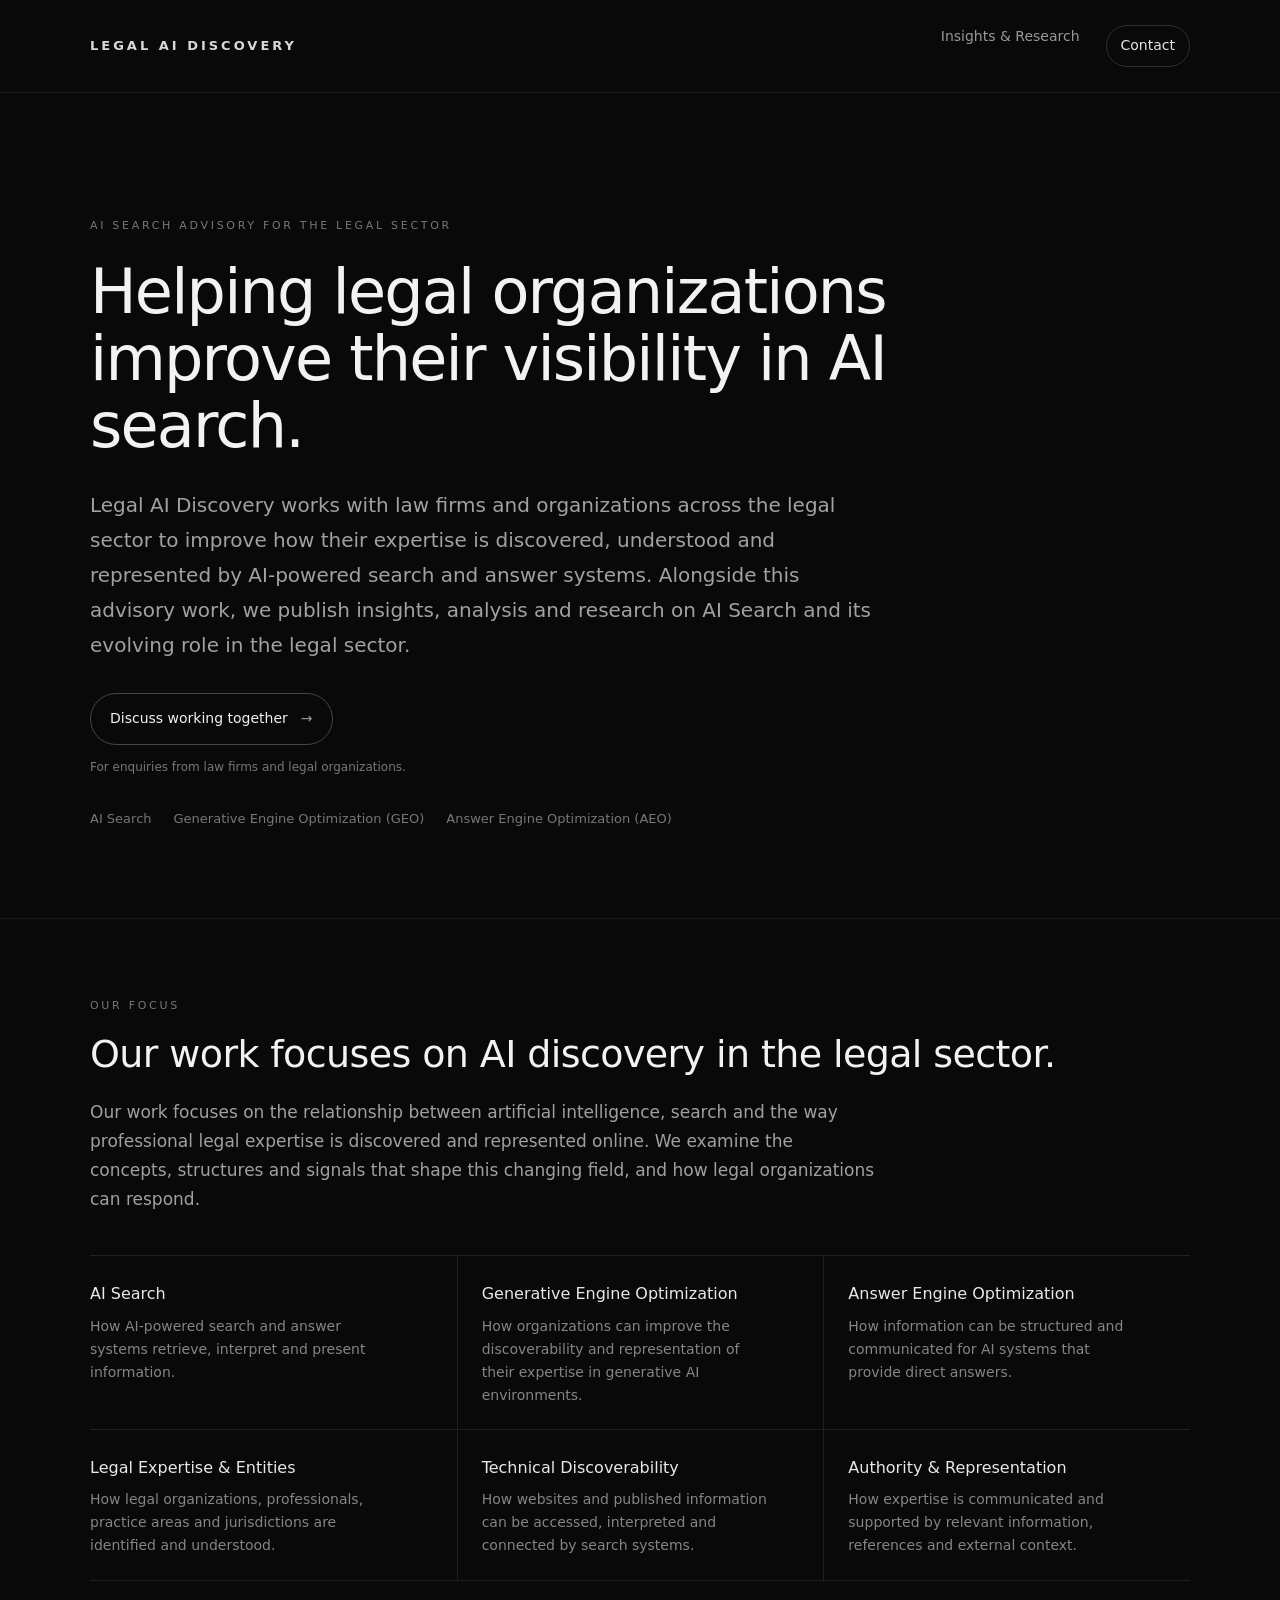
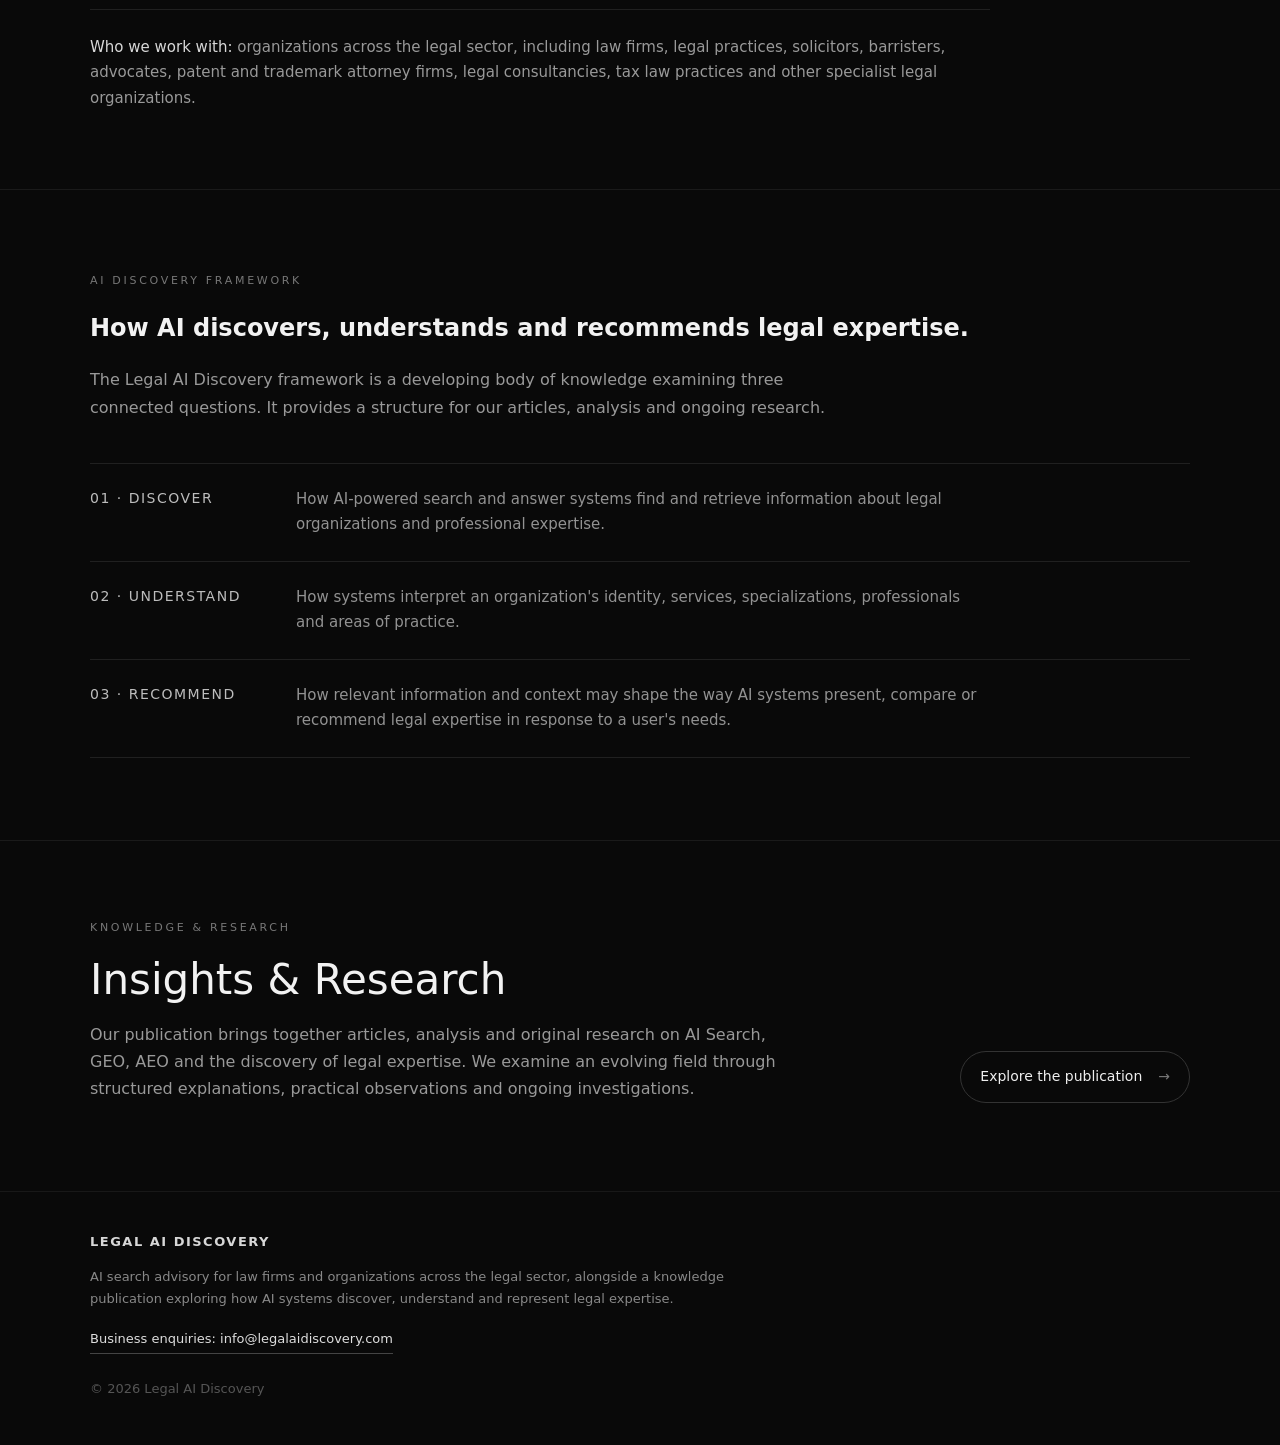
==== commit 75e8a41a: "Update index.html" ====
--- a/index.html
+++ b/index.html
@@ -3,14 +3,14 @@
 <head>
 <meta charset="UTF-8">
 <meta name="viewport" content="width=device-width, initial-scale=1.0">
-<meta name="description" content="Legal AI Discovery is an AI search advisory and knowledge publication focused on how AI systems discover, understand and represent expertise across the legal sector.">
+<meta name="description" content="Legal AI Discovery provides AI search advisory for law firms and organizations across the legal sector, helping improve how their expertise is discovered, understood and represented. We also publish insights and research on AI Search, GEO and AEO.">
 <meta name="robots" content="index, follow">
 <link rel="canonical" href="https://legalaidiscovery.com/">
 <meta property="og:type" content="website">
-<meta property="og:title" content="Legal AI Discovery | AI Search & the Legal Sector">
-<meta property="og:description" content="AI search advisory and knowledge publication exploring how AI systems discover, understand and represent legal expertise.">
+<meta property="og:title" content="Legal AI Discovery | AI Search Advisory for the Legal Sector">
+<meta property="og:description" content="AI search advisory for law firms and organizations across the legal sector, supported by insights and research on AI Search, GEO and AEO.">
 <meta property="og:url" content="https://legalaidiscovery.com/">
-<title>Legal AI Discovery | AI Search Advisory & Knowledge Publication</title>
+<title>Legal AI Discovery | AI Search Advisory for the Legal Sector</title>
 
 <script type="application/ld+json">
 {
@@ -21,7 +21,14 @@
       "@id": "https://legalaidiscovery.com/#organization",
       "name": "Legal AI Discovery",
       "url": "https://legalaidiscovery.com/",
-      "description": "Legal AI Discovery is an AI search advisory and knowledge publication focused on how AI-powered search and answer systems discover, understand and represent expertise across the legal sector.",
+      "description": "Legal AI Discovery provides AI search advisory for law firms and organizations across the legal sector, helping improve how their expertise is discovered, understood and represented across AI-powered search and answer systems. The company also publishes insights, analysis and research on AI Search and the legal sector.",
+      "email": "info@legalaidiscovery.com",
+      "contactPoint": {
+        "@type": "ContactPoint",
+        "contactType": "Business enquiries",
+        "email": "info@legalaidiscovery.com",
+        "availableLanguage": "English"
+      },
       "knowsAbout": [
         "AI Search",
         "Generative Engine Optimization (GEO)",
@@ -59,12 +66,18 @@
 .menu{display:flex;gap:26px}
 .menu a{text-decoration:none;color:#999;font-size:14px;transition:color .2s ease}
 .menu a:hover{color:#f2f2f2}
+.menu a.contact-link{color:#e5e5e5;border:1px solid #303030;padding:8px 14px;border-radius:999px}
+.menu a.contact-link:hover{background:#151515;border-color:#555}
 .hero{padding:clamp(76px,11vw,124px) 0 88px}
 .eyebrow,.section-label{font-size:11px;letter-spacing:2.7px;text-transform:uppercase;color:#777}
 .eyebrow{margin-bottom:24px}
 .hero h1{font-size:clamp(39px,6vw,62px);font-weight:500;line-height:1.08;letter-spacing:-1.8px;max-width:900px}
 .hero p{margin-top:28px;max-width:790px;font-size:clamp(17px,2vw,20px);line-height:1.75;color:#a1a1a1}
 .hero-meta{display:flex;flex-wrap:wrap;gap:10px 22px;margin-top:30px;color:#777;font-size:13px}
+.hero-cta{display:inline-flex;align-items:center;gap:13px;margin-top:30px;padding:13px 19px;border:1px solid #454545;border-radius:999px;text-decoration:none;color:#f2f2f2;font-size:14px;transition:background .2s ease,border-color .2s ease}
+.hero-cta:hover{background:#151515;border-color:#777}
+.hero-cta span{color:#999}
+.hero-cta-note{display:block;margin-top:12px;color:#777;font-size:12px}
 .hero-meta span{white-space:nowrap}
 .divider{border-top:1px solid #1a1a1a}
 .section{padding:78px 0}
@@ -95,7 +108,9 @@
 footer{border-top:1px solid #181818}
 .footer{padding:39px 0 45px;color:#777;font-size:13px}
 .footer-name{color:#d7d7d7;font-size:13px;letter-spacing:1.5px;text-transform:uppercase;font-weight:600}
-.footer-description{margin-top:13px;max-width:700px;color:#777}
+.footer-description{margin-top:13px;max-width:700px;color:#888}
+.footer-contact{display:inline-block;margin-top:18px;color:#dedede;text-decoration:none;border-bottom:1px solid #444;padding-bottom:3px}
+.footer-contact:hover{color:#fff;border-color:#888}
 .copyright{margin-top:24px;color:#555}
 @media(max-width:700px){
   .nav{padding:21px 0;align-items:flex-start;flex-direction:column;gap:14px}
@@ -116,6 +131,7 @@
     <a class="logo" href="/" aria-label="Legal AI Discovery home">LEGAL AI DISCOVERY</a>
     <nav class="menu" aria-label="Main navigation">
       <a href="/insights/">Insights &amp; Research</a>
+      <a class="contact-link" href="mailto:info@legalaidiscovery.com?subject=Enquiry%20-%20Legal%20AI%20Discovery">Contact</a>
     </nav>
   </div>
 </header>
@@ -123,11 +139,13 @@
 <main>
   <section class="hero">
     <div class="container">
-      <div class="eyebrow">AI Search &amp; the Legal Sector</div>
-      <h1>AI Search Advisory &amp; Knowledge Publication for the Legal Sector.</h1>
+      <div class="eyebrow">AI Search Advisory for the Legal Sector</div>
+      <h1>Helping legal organizations improve their visibility in AI search.</h1>
       <p>
-        Legal AI Discovery explores how AI-powered search and answer systems discover, understand and represent legal expertise. We also work with organizations across the legal sector to improve how their expertise is found, understood and represented in AI-driven discovery environments.
-      </p>
+        Legal AI Discovery works with law firms and organizations across the legal sector to improve how their expertise is discovered, understood and represented by AI-powered search and answer systems. Alongside this advisory work, we publish insights, analysis and research on AI Search and its evolving role in the legal sector.
+      </p>
+      <a class="hero-cta" href="mailto:info@legalaidiscovery.com?subject=Enquiry%20-%20Legal%20AI%20Discovery">Discuss working together <span>→</span></a>
+      <span class="hero-cta-note">For enquiries from law firms and legal organizations.</span>
       <div class="hero-meta" aria-label="Areas of focus">
         <span>AI Search</span>
         <span>Generative Engine Optimization (GEO)</span>
@@ -141,7 +159,7 @@
   <section class="section">
     <div class="container">
       <div class="section-label">Our Focus</div>
-      <h2>Understanding AI discovery in the legal sector.</h2>
+      <h2>Our work focuses on AI discovery in the legal sector.</h2>
       <p class="section-intro">
         Our work focuses on the relationship between artificial intelligence, search and the way professional legal expertise is discovered and represented online. We examine the concepts, structures and signals that shape this changing field, and how legal organizations can respond.
       </p>
@@ -174,7 +192,7 @@
       </div>
 
       <p class="audience">
-        <strong>Who we focus on:</strong> the wider legal sector, including law firms, legal practices, solicitors, barristers, advocates, patent and trademark attorney firms, legal consultancies, tax law practices and other specialist legal organizations.
+        <strong>Who we work with:</strong> organizations across the legal sector, including law firms, legal practices, solicitors, barristers, advocates, patent and trademark attorney firms, legal consultancies, tax law practices and other specialist legal organizations.
       </p>
     </div>
   </section>
@@ -226,8 +244,9 @@
   <div class="container footer">
     <div class="footer-name">Legal AI Discovery</div>
     <p class="footer-description">
-      An AI search advisory and knowledge publication focused on how AI systems discover, understand and represent expertise across the legal sector.
+      AI search advisory for law firms and organizations across the legal sector, alongside a knowledge publication exploring how AI systems discover, understand and represent legal expertise.
     </p>
+    <a class="footer-contact" href="mailto:info@legalaidiscovery.com?subject=Enquiry%20-%20Legal%20AI%20Discovery">Business enquiries: info@legalaidiscovery.com</a>
     <div class="copyright">© <span id="year">2026</span> Legal AI Discovery</div>
   </div>
 </footer>
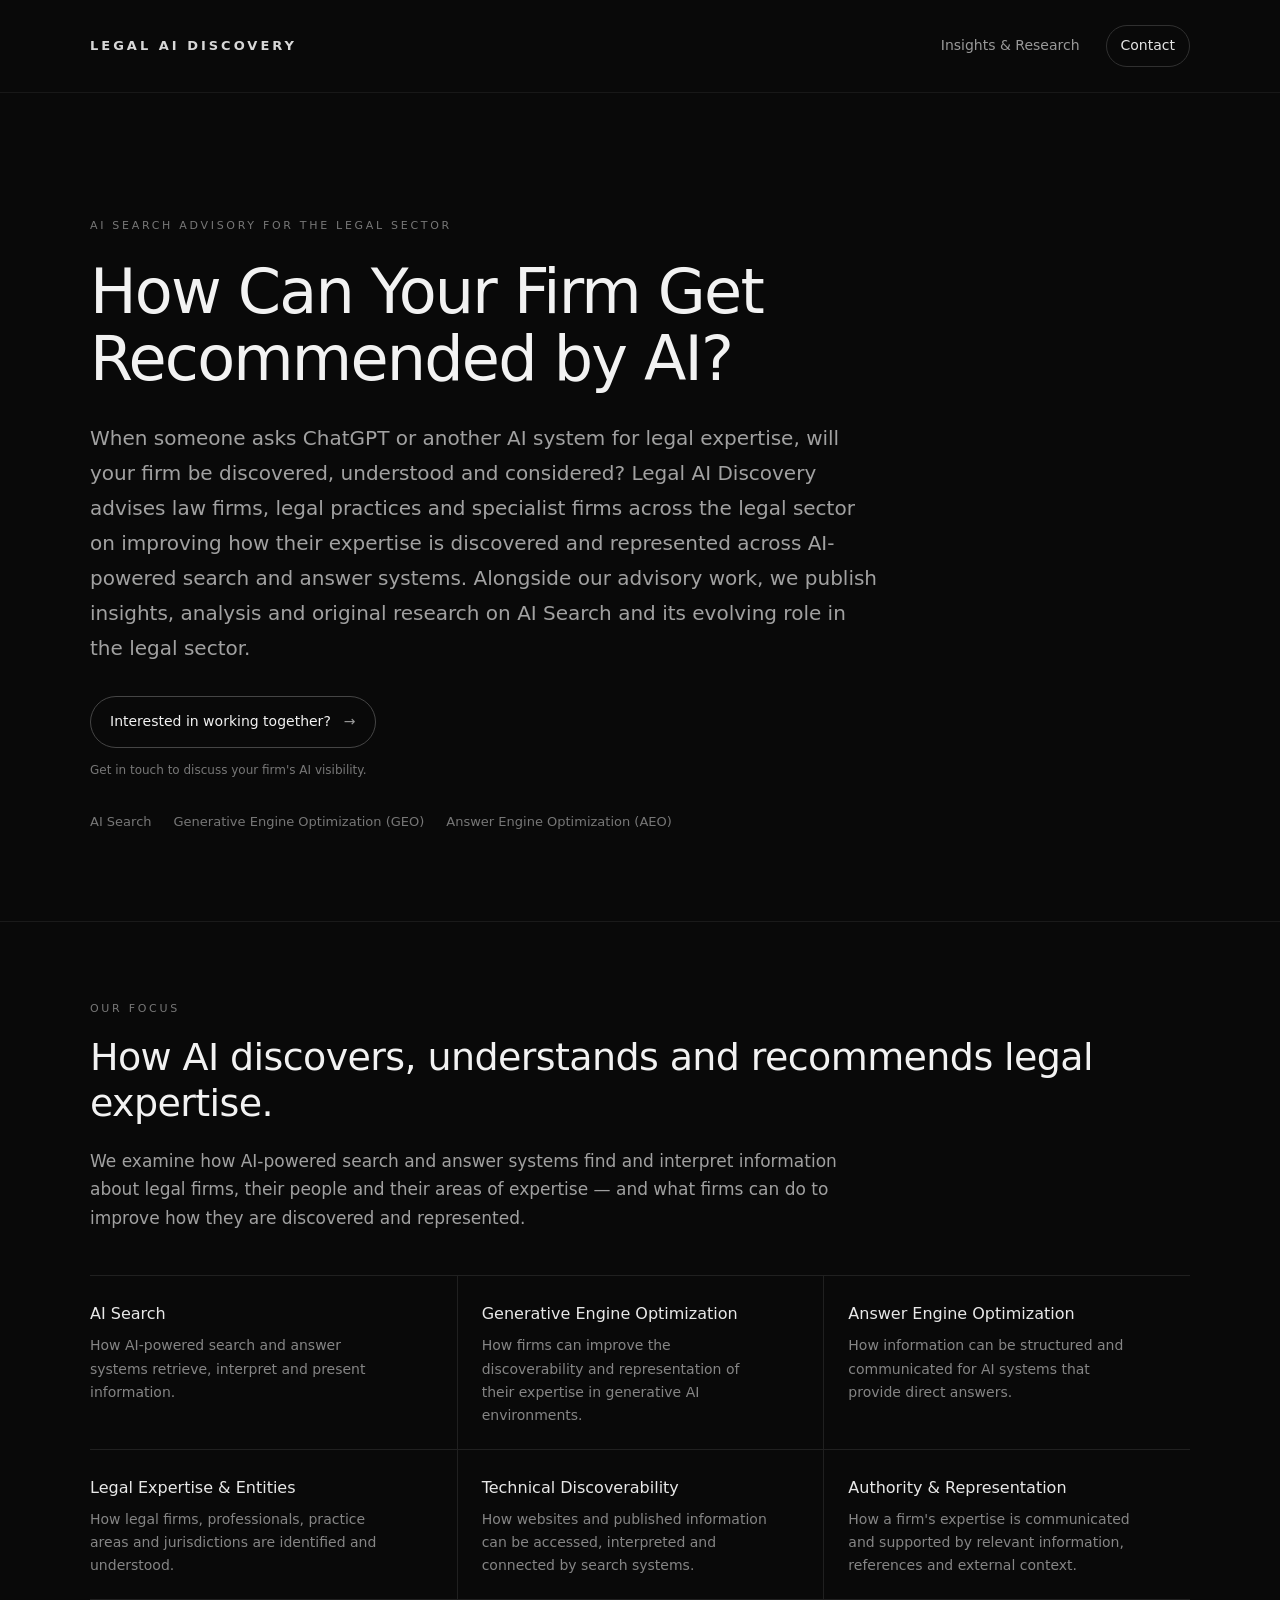
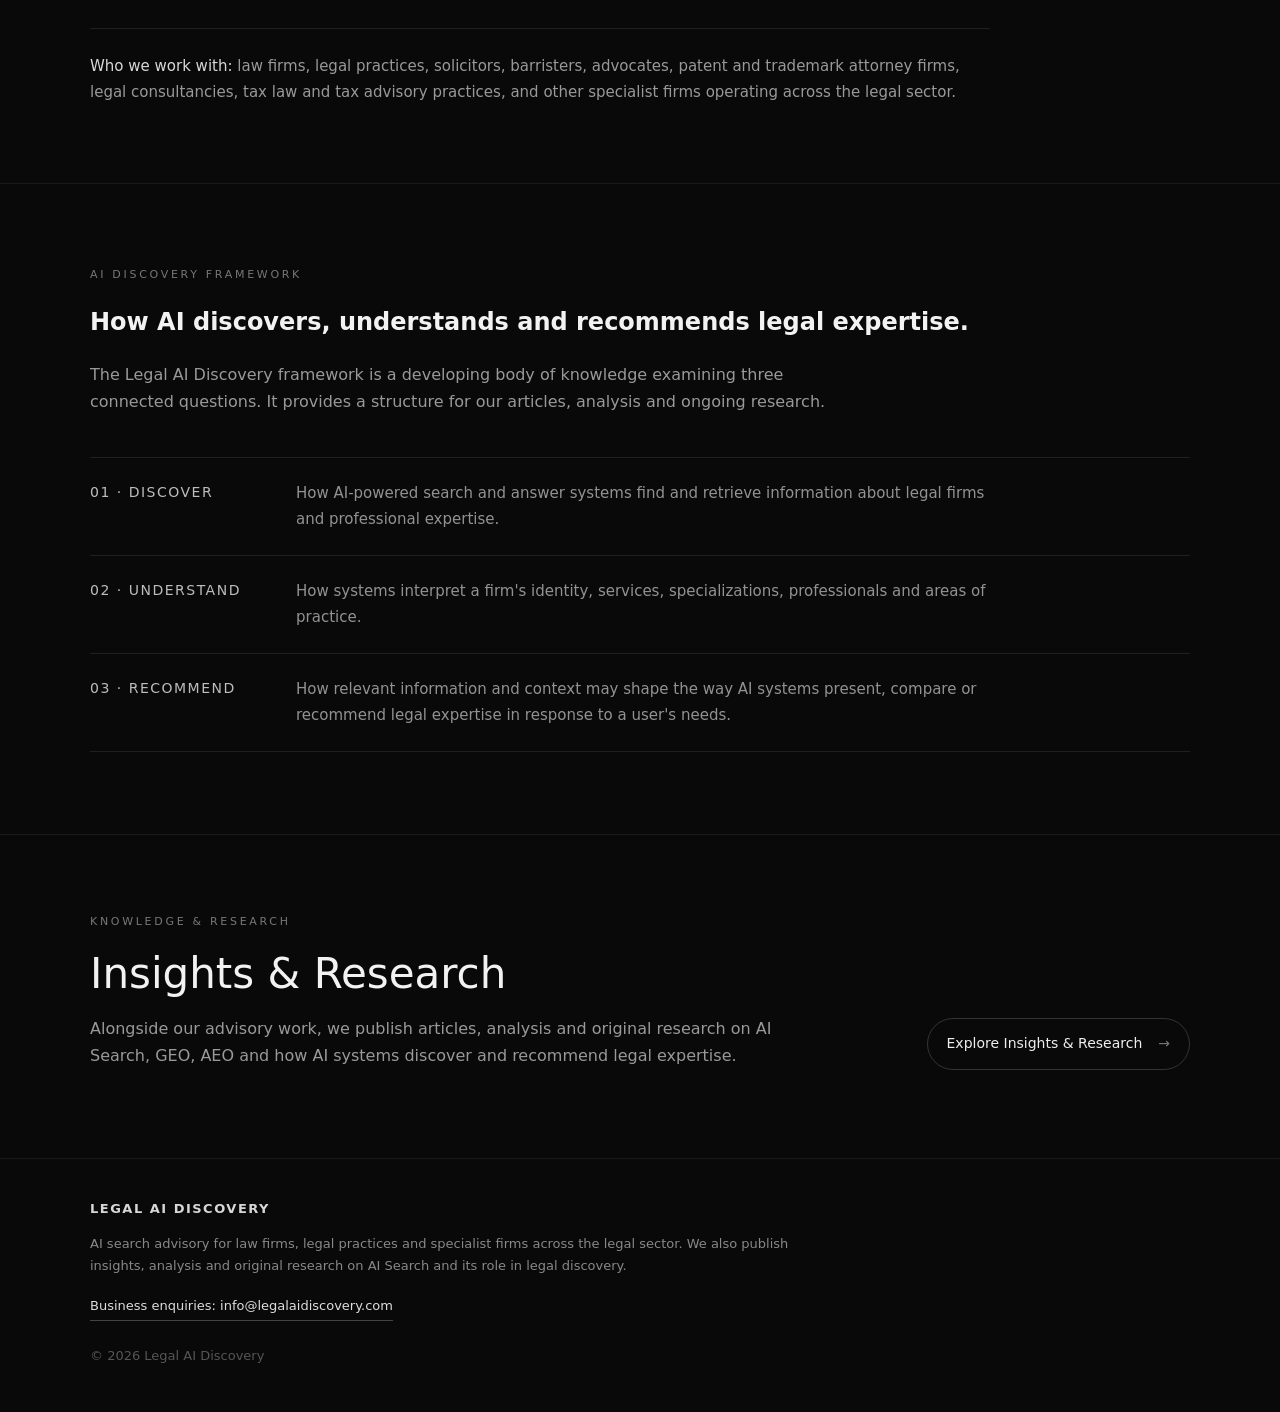
==== commit aebcc21e: "Update index.html" ====
--- a/index.html
+++ b/index.html
@@ -3,14 +3,14 @@
 <head>
 <meta charset="UTF-8">
 <meta name="viewport" content="width=device-width, initial-scale=1.0">
-<meta name="description" content="Legal AI Discovery provides AI search advisory for law firms and organizations across the legal sector, helping improve how their expertise is discovered, understood and represented. We also publish insights and research on AI Search, GEO and AEO.">
+<meta name="description" content="How can your law firm get recommended by AI? Legal AI Discovery advises law firms, legal practices and specialist firms across the legal sector on improving how their expertise is discovered and represented in AI-powered search and answer systems.">
 <meta name="robots" content="index, follow">
 <link rel="canonical" href="https://legalaidiscovery.com/">
 <meta property="og:type" content="website">
-<meta property="og:title" content="Legal AI Discovery | AI Search Advisory for the Legal Sector">
-<meta property="og:description" content="AI search advisory for law firms and organizations across the legal sector, supported by insights and research on AI Search, GEO and AEO.">
+<meta property="og:title" content="How Can Your Firm Get Recommended by AI? | Legal AI Discovery">
+<meta property="og:description" content="AI search advisory for law firms, legal practices and specialist firms across the legal sector, alongside insights and original research on AI Search.">
 <meta property="og:url" content="https://legalaidiscovery.com/">
-<title>Legal AI Discovery | AI Search Advisory for the Legal Sector</title>
+<title>How Can Your Firm Get Recommended by AI? | Legal AI Discovery</title>
 
 <script type="application/ld+json">
 {
@@ -21,7 +21,7 @@
       "@id": "https://legalaidiscovery.com/#organization",
       "name": "Legal AI Discovery",
       "url": "https://legalaidiscovery.com/",
-      "description": "Legal AI Discovery provides AI search advisory for law firms and organizations across the legal sector, helping improve how their expertise is discovered, understood and represented across AI-powered search and answer systems. The company also publishes insights, analysis and research on AI Search and the legal sector.",
+      "description": "Legal AI Discovery is an AI search advisory and knowledge publication for the legal sector. The company advises law firms, legal practices and specialist firms on improving how their expertise is discovered and represented across AI-powered search and answer systems. It also publishes insights, analysis and original research on AI Search and its role in the legal sector.",
       "email": "info@legalaidiscovery.com",
       "contactPoint": {
         "@type": "ContactPoint",
@@ -33,10 +33,11 @@
         "AI Search",
         "Generative Engine Optimization (GEO)",
         "Answer Engine Optimization (AEO)",
-        "AI-driven discovery of legal expertise",
+        "AI recommendations for law firms",
+        "AI discovery of legal expertise",
         "Legal entity and expertise representation",
         "Technical discoverability",
-        "AI search and the legal sector"
+        "AI Search and the legal sector"
       ]
     },
     {
@@ -63,7 +64,7 @@
 header{border-bottom:1px solid #181818}
 .nav{display:flex;justify-content:space-between;align-items:center;padding:25px 0;gap:24px}
 .logo{font-size:13px;letter-spacing:3px;text-transform:uppercase;color:#d8d8d8;font-weight:600;text-decoration:none;white-space:nowrap}
-.menu{display:flex;gap:26px}
+.menu{display:flex;gap:26px;align-items:center}
 .menu a{text-decoration:none;color:#999;font-size:14px;transition:color .2s ease}
 .menu a:hover{color:#f2f2f2}
 .menu a.contact-link{color:#e5e5e5;border:1px solid #303030;padding:8px 14px;border-radius:999px}
@@ -73,11 +74,11 @@
 .eyebrow{margin-bottom:24px}
 .hero h1{font-size:clamp(39px,6vw,62px);font-weight:500;line-height:1.08;letter-spacing:-1.8px;max-width:900px}
 .hero p{margin-top:28px;max-width:790px;font-size:clamp(17px,2vw,20px);line-height:1.75;color:#a1a1a1}
-.hero-meta{display:flex;flex-wrap:wrap;gap:10px 22px;margin-top:30px;color:#777;font-size:13px}
 .hero-cta{display:inline-flex;align-items:center;gap:13px;margin-top:30px;padding:13px 19px;border:1px solid #454545;border-radius:999px;text-decoration:none;color:#f2f2f2;font-size:14px;transition:background .2s ease,border-color .2s ease}
 .hero-cta:hover{background:#151515;border-color:#777}
 .hero-cta span{color:#999}
 .hero-cta-note{display:block;margin-top:12px;color:#777;font-size:12px}
+.hero-meta{display:flex;flex-wrap:wrap;gap:10px 22px;margin-top:30px;color:#777;font-size:13px}
 .hero-meta span{white-space:nowrap}
 .divider{border-top:1px solid #1a1a1a}
 .section{padding:78px 0}
@@ -140,12 +141,12 @@
   <section class="hero">
     <div class="container">
       <div class="eyebrow">AI Search Advisory for the Legal Sector</div>
-      <h1>Helping legal organizations improve their visibility in AI search.</h1>
+      <h1>How Can Your Firm Get Recommended by AI?</h1>
       <p>
-        Legal AI Discovery works with law firms and organizations across the legal sector to improve how their expertise is discovered, understood and represented by AI-powered search and answer systems. Alongside this advisory work, we publish insights, analysis and research on AI Search and its evolving role in the legal sector.
-      </p>
-      <a class="hero-cta" href="mailto:info@legalaidiscovery.com?subject=Enquiry%20-%20Legal%20AI%20Discovery">Discuss working together <span>→</span></a>
-      <span class="hero-cta-note">For enquiries from law firms and legal organizations.</span>
+        When someone asks ChatGPT or another AI system for legal expertise, will your firm be discovered, understood and considered? Legal AI Discovery advises law firms, legal practices and specialist firms across the legal sector on improving how their expertise is discovered and represented across AI-powered search and answer systems. Alongside our advisory work, we publish insights, analysis and original research on AI Search and its evolving role in the legal sector.
+      </p>
+      <a class="hero-cta" href="mailto:info@legalaidiscovery.com?subject=Enquiry%20-%20Legal%20AI%20Discovery">Interested in working together? <span>→</span></a>
+      <span class="hero-cta-note">Get in touch to discuss your firm's AI visibility.</span>
       <div class="hero-meta" aria-label="Areas of focus">
         <span>AI Search</span>
         <span>Generative Engine Optimization (GEO)</span>
@@ -159,9 +160,9 @@
   <section class="section">
     <div class="container">
       <div class="section-label">Our Focus</div>
-      <h2>Our work focuses on AI discovery in the legal sector.</h2>
+      <h2>How AI discovers, understands and recommends legal expertise.</h2>
       <p class="section-intro">
-        Our work focuses on the relationship between artificial intelligence, search and the way professional legal expertise is discovered and represented online. We examine the concepts, structures and signals that shape this changing field, and how legal organizations can respond.
+        We examine how AI-powered search and answer systems find and interpret information about legal firms, their people and their areas of expertise — and what firms can do to improve how they are discovered and represented.
       </p>
 
       <div class="focus-grid">
@@ -171,7 +172,7 @@
         </div>
         <div class="focus-item">
           <h3>Generative Engine Optimization</h3>
-          <p>How organizations can improve the discoverability and representation of their expertise in generative AI environments.</p>
+          <p>How firms can improve the discoverability and representation of their expertise in generative AI environments.</p>
         </div>
         <div class="focus-item">
           <h3>Answer Engine Optimization</h3>
@@ -179,7 +180,7 @@
         </div>
         <div class="focus-item">
           <h3>Legal Expertise &amp; Entities</h3>
-          <p>How legal organizations, professionals, practice areas and jurisdictions are identified and understood.</p>
+          <p>How legal firms, professionals, practice areas and jurisdictions are identified and understood.</p>
         </div>
         <div class="focus-item">
           <h3>Technical Discoverability</h3>
@@ -187,12 +188,12 @@
         </div>
         <div class="focus-item">
           <h3>Authority &amp; Representation</h3>
-          <p>How expertise is communicated and supported by relevant information, references and external context.</p>
+          <p>How a firm's expertise is communicated and supported by relevant information, references and external context.</p>
         </div>
       </div>
 
       <p class="audience">
-        <strong>Who we work with:</strong> organizations across the legal sector, including law firms, legal practices, solicitors, barristers, advocates, patent and trademark attorney firms, legal consultancies, tax law practices and other specialist legal organizations.
+        <strong>Who we work with:</strong> law firms, legal practices, solicitors, barristers, advocates, patent and trademark attorney firms, legal consultancies, tax law and tax advisory practices, and other specialist firms operating across the legal sector.
       </p>
     </div>
   </section>
@@ -210,11 +211,11 @@
       <div class="framework-list">
         <div class="framework-item">
           <h3>01 · Discover</h3>
-          <p>How AI-powered search and answer systems find and retrieve information about legal organizations and professional expertise.</p>
+          <p>How AI-powered search and answer systems find and retrieve information about legal firms and professional expertise.</p>
         </div>
         <div class="framework-item">
           <h3>02 · Understand</h3>
-          <p>How systems interpret an organization's identity, services, specializations, professionals and areas of practice.</p>
+          <p>How systems interpret a firm's identity, services, specializations, professionals and areas of practice.</p>
         </div>
         <div class="framework-item">
           <h3>03 · Recommend</h3>
@@ -232,10 +233,10 @@
         <div class="section-label">Knowledge &amp; Research</div>
         <h2>Insights &amp; Research</h2>
         <p>
-          Our publication brings together articles, analysis and original research on AI Search, GEO, AEO and the discovery of legal expertise. We examine an evolving field through structured explanations, practical observations and ongoing investigations.
+          Alongside our advisory work, we publish articles, analysis and original research on AI Search, GEO, AEO and how AI systems discover and recommend legal expertise.
         </p>
       </div>
-      <a class="publication-link" href="/insights/">Explore the publication <span>→</span></a>
+      <a class="publication-link" href="/insights/">Explore Insights &amp; Research <span>→</span></a>
     </div>
   </section>
 </main>
@@ -244,10 +245,10 @@
   <div class="container footer">
     <div class="footer-name">Legal AI Discovery</div>
     <p class="footer-description">
-      AI search advisory for law firms and organizations across the legal sector, alongside a knowledge publication exploring how AI systems discover, understand and represent legal expertise.
+      AI search advisory for law firms, legal practices and specialist firms across the legal sector. We also publish insights, analysis and original research on AI Search and its role in legal discovery.
     </p>
-    <a class="footer-contact" href="mailto:info@legalaidiscovery.com?subject=Enquiry%20-%20Legal%20AI%20Discovery">Business enquiries: info@legalaidiscovery.com</a>
-    <div class="copyright">© <span id="year">2026</span> Legal AI Discovery</div>
+    <a class="footer-contact" href="mailto:info@legalaidiscovery.com?subject=Business%20enquiry%20-%20Legal%20AI%20Discovery">Business enquiries: info@legalaidiscovery.com</a>
+    <div class="copyright">© 2026 Legal AI Discovery</div>
   </div>
 </footer>
 
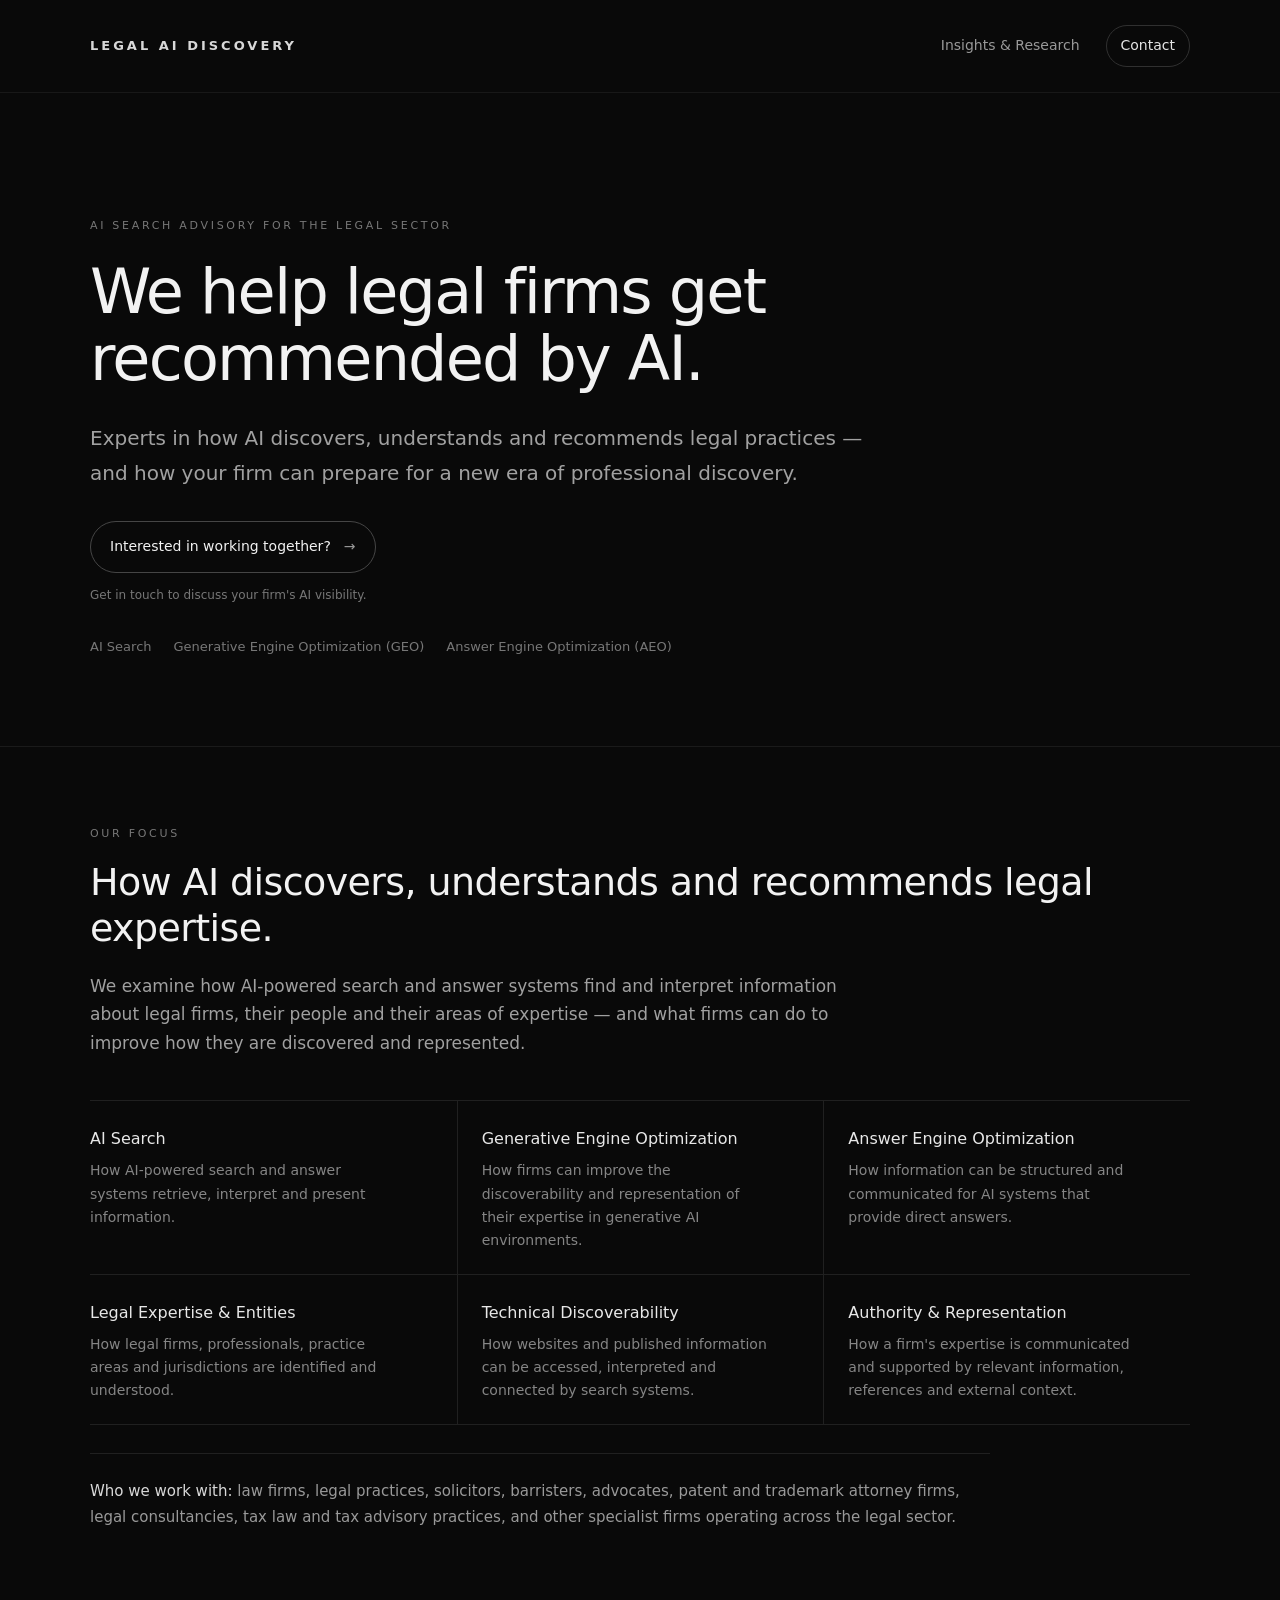
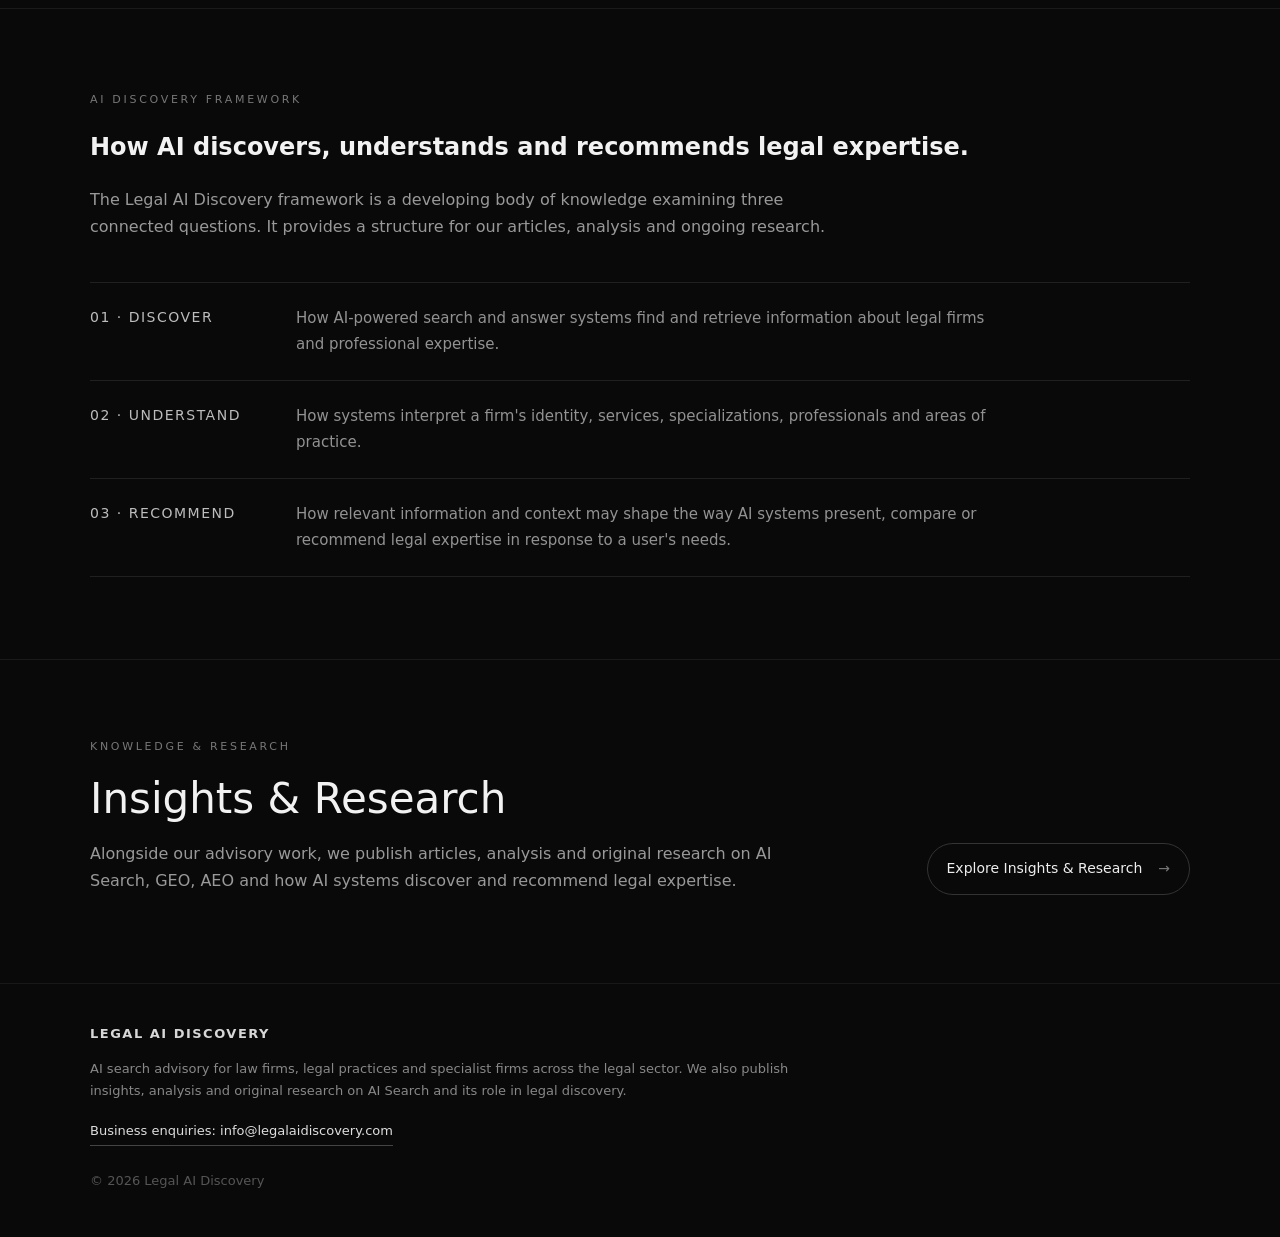
==== commit ce3776fe: "Update index.html" ====
--- a/index.html
+++ b/index.html
@@ -1,16 +1,17 @@
+
 <!DOCTYPE html>
 <html lang="en">
 <head>
 <meta charset="UTF-8">
 <meta name="viewport" content="width=device-width, initial-scale=1.0">
-<meta name="description" content="How can your law firm get recommended by AI? Legal AI Discovery advises law firms, legal practices and specialist firms across the legal sector on improving how their expertise is discovered and represented in AI-powered search and answer systems.">
+<meta name="description" content="Legal AI Discovery provides AI Search advisory for legal firms, helping them improve how their expertise is discovered and represented by AI systems. The website also publishes insights and research on AI Search in the legal sector.">
 <meta name="robots" content="index, follow">
 <link rel="canonical" href="https://legalaidiscovery.com/">
 <meta property="og:type" content="website">
-<meta property="og:title" content="How Can Your Firm Get Recommended by AI? | Legal AI Discovery">
-<meta property="og:description" content="AI search advisory for law firms, legal practices and specialist firms across the legal sector, alongside insights and original research on AI Search.">
+<meta property="og:title" content="Legal AI Discovery | AI Search Advisory for the Legal Sector">
+<meta property="og:description" content="AI Search advisory for legal firms, alongside insights and research on how AI discovers, understands and recommends legal expertise.">
 <meta property="og:url" content="https://legalaidiscovery.com/">
-<title>How Can Your Firm Get Recommended by AI? | Legal AI Discovery</title>
+<title>Legal AI Discovery | AI Search Advisory for the Legal Sector</title>
 
 <script type="application/ld+json">
 {
@@ -21,7 +22,7 @@
       "@id": "https://legalaidiscovery.com/#organization",
       "name": "Legal AI Discovery",
       "url": "https://legalaidiscovery.com/",
-      "description": "Legal AI Discovery is an AI search advisory and knowledge publication for the legal sector. The company advises law firms, legal practices and specialist firms on improving how their expertise is discovered and represented across AI-powered search and answer systems. It also publishes insights, analysis and original research on AI Search and its role in the legal sector.",
+      "description": "Legal AI Discovery provides AI Search advisory for legal firms and publishes insights, analysis and research on how AI systems discover, understand and recommend legal expertise.",
       "email": "info@legalaidiscovery.com",
       "contactPoint": {
         "@type": "ContactPoint",
@@ -141,9 +142,9 @@
   <section class="hero">
     <div class="container">
       <div class="eyebrow">AI Search Advisory for the Legal Sector</div>
-      <h1>How Can Your Firm Get Recommended by AI?</h1>
+      <h1>We help legal firms get recommended by AI.</h1>
       <p>
-        When someone asks ChatGPT or another AI system for legal expertise, will your firm be discovered, understood and considered? Legal AI Discovery advises law firms, legal practices and specialist firms across the legal sector on improving how their expertise is discovered and represented across AI-powered search and answer systems. Alongside our advisory work, we publish insights, analysis and original research on AI Search and its evolving role in the legal sector.
+        Experts in how AI discovers, understands and recommends legal practices — and how your firm can prepare for a new era of professional discovery.
       </p>
       <a class="hero-cta" href="mailto:info@legalaidiscovery.com?subject=Enquiry%20-%20Legal%20AI%20Discovery">Interested in working together? <span>→</span></a>
       <span class="hero-cta-note">Get in touch to discuss your firm's AI visibility.</span>
